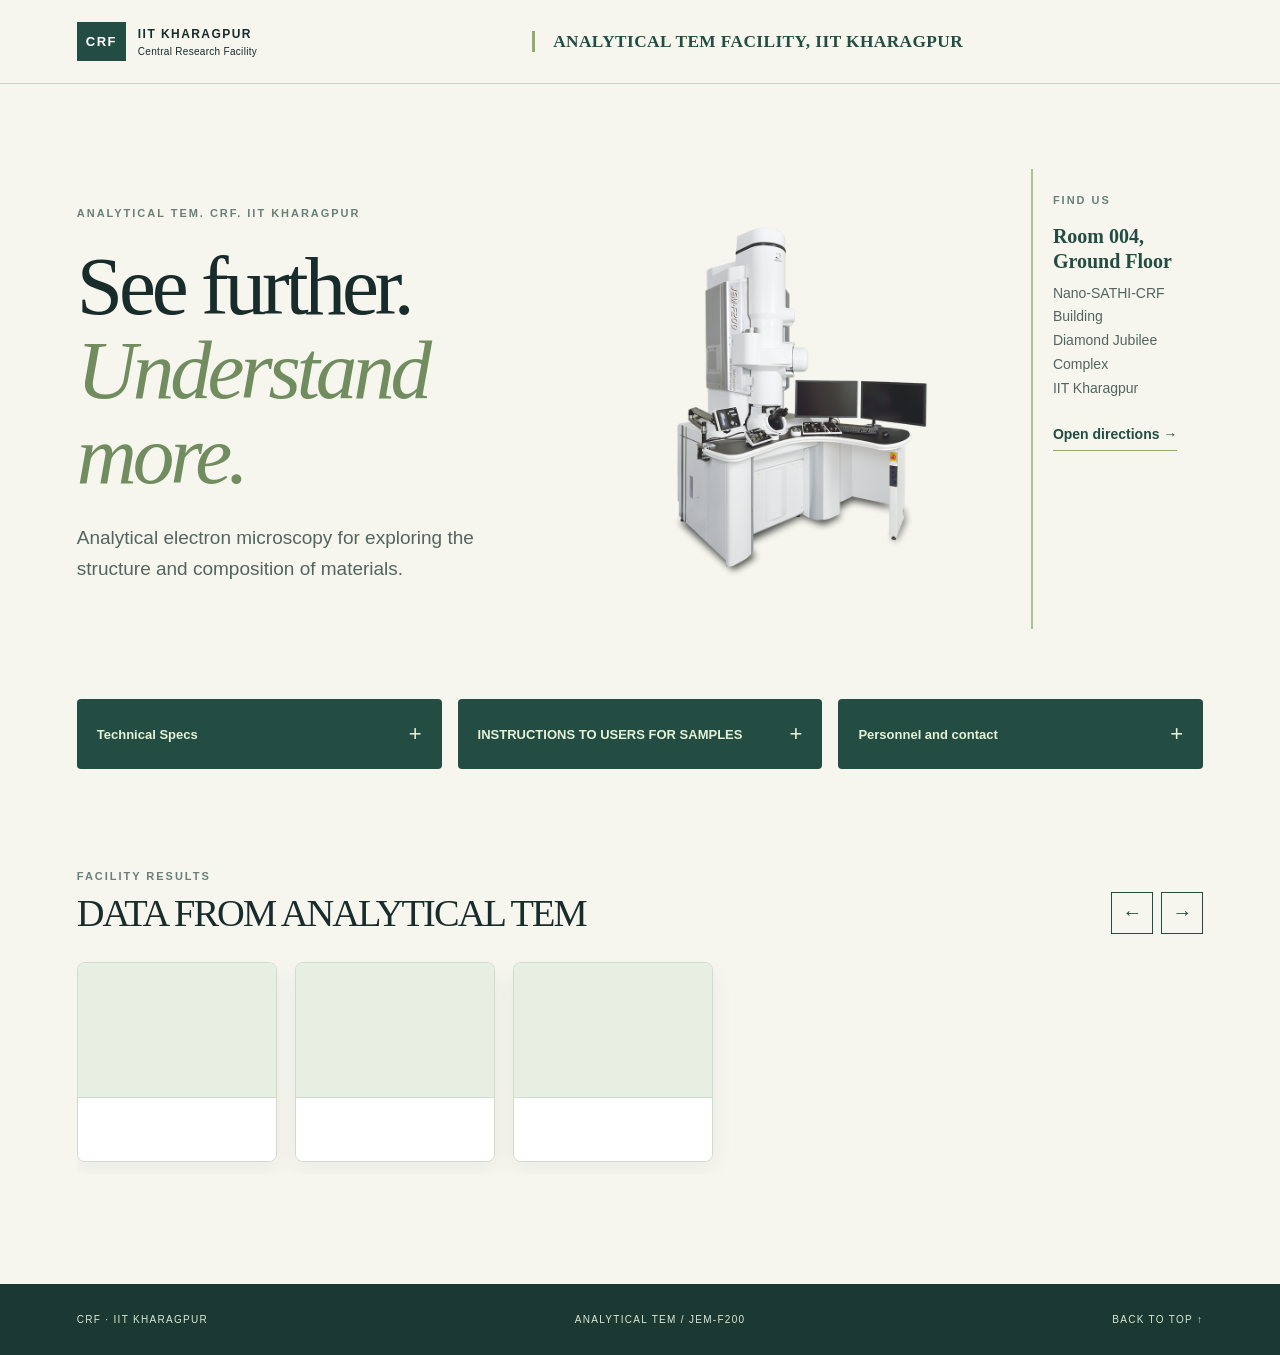
==== index.html @ fed1fd3b "commit- analytical TEM" ====
﻿<!doctype html>
<html lang="en">
  <head>
    <meta charset="utf-8">
    <meta name="viewport" content="width=device-width,initial-scale=1">
    <meta name="description" content="Analytical TEM facility at the Central Research Facility, IIT Kharagpur.">
    <title>Analytical TEM | CRF IIT Kharagpur</title>
    <link rel="stylesheet" href="style.css">
  </head>
  <body>
    <header class="top">
      <a class="brand" href="#top"><span class="mark">CRF</span><span>IIT KHARAGPUR<small>Central Research Facility</small></span></a>
      <div class="header-title">ANALYTICAL TEM FACILITY, IIT KHARAGPUR</div>
    </header>
    <main id="top">
      <section class="hero">
        <div>
          <p class="eyebrow">ANALYTICAL TEM. CRF. IIT KHARAGPUR</p>
          <h1>See further.<br><em>Understand more.</em></h1>
          <p class="lead">Analytical electron microscopy for exploring the structure and composition of materials.</p>
        </div>
        <div class="hero-facility">
          <figure class="hero-image">
            <img src="images/JEM-F200_en.png" alt="JEOL JEM-F200 electron microscope product image">
          </figure>
          <div class="hero-location">
            <p class="eyebrow">FIND US</p>
            <p><strong>Room 004, Ground Floor</strong><br>Nano-SATHI-CRF Building<br>Diamond Jubilee Complex<br>IIT Kharagpur</p>
            <a href="https://maps.app.goo.gl/LZnkwREacfSLnMJ28">Open directions &rarr;</a>
            <iframe class="location-map" title="Map of the Central Research Facility at IIT Kharagpur" src="https://maps.google.com/maps?q=Nano%20SATHI%20CRF%20Building%20IIT%20Kharagpur&amp;z=14&amp;output=embed" loading="lazy" referrerpolicy="no-referrer-when-downgrade"></iframe>
          </div>
        </div>
      </section>
      <section class="quick-tabs" aria-label="Facility information">
        <details>
          <summary>Technical Specs <span aria-hidden="true">+</span></summary>
          <div class="tab-content">
            <ul>
              <li><strong>Instrument:</strong> JEOL JEM-F200 transmission electron microscope</li>
              <li><strong>Electron source:</strong> Schottky field-emission gun</li>
              <li><strong>Accelerating voltage:</strong> 20&ndash;200 kV model range; 80 and 200 kV are standard settings, with other voltages optional</li>
              <li><strong>TEM lattice resolution at 200 kV:</strong> 0.1 nm</li>
              <li><strong>TEM information limit at 200 kV:</strong> &le; 0.12 nm with Schottky FEG</li>
              <li><strong>HAADF-STEM resolution at 200 kV:</strong> 0.16 nm with Schottky FEG</li>
              <li><strong>EDS:</strong> Single-window JEOL EDS</li>
            </ul>
            <p>These are company-specified specs. <strong>REAL DATA LARGELY DEPENDS ON SAMPLE QUALITY</strong></p>
          </div>
        </details>
        <details>
          <summary>INSTRUCTIONS TO USERS FOR SAMPLES <span aria-hidden="true">+</span></summary>
          <div class="tab-content">
            <ul class="sample-instructions">
              <li><strong>Dry samples overnight</strong> before bringing them for microscopy.</li>
              <li><strong>Notify the facility in advance if a powder sample contains magnetic particles in the micron or sub-micron range.</strong> Magnetic particles can be drawn toward the objective pole piece, <strong class="critical-warning">potentially causing permanent damage to the instrument for which the user will be responsible</strong>. For magnetic samples, we recommend SEM and XRD analysis first to establish particle size, followed by TEM only with appropriate caution.</li>
              <li>Samples that outgas or produce excessive carbon contamination <strong>will be removed from the column to protect the instrument vacuum</strong>. This requirement is non-negotiable.</li>
              <li><strong>Do not expect atomic resolution comparable to the GRAND ARM at SATHI or the NeoARM at CRF.</strong> This instrument is intended primarily for analytical work.</li>
              <li>Sample insertion requires time to pump the load-lock chamber down to a vacuum equivalent to the column. <strong>Please allow the operator sufficient time and do not request that the exchange be rushed.</strong></li>
              <li>Due to high demand, <strong>slots cannot be rescheduled</strong>.</li>
            </ul>
          </div>
        </details>
        <details>
          <summary>Personnel and contact <span aria-hidden="true">+</span></summary>
          <div class="tab-content">
            <p><span class="operator-label">OPERATOR</span><br><strong class="operator-name">Anirban Kule</strong><br><a href="mailto:kuleanirban@gmail.com">kuleanirban@gmail.com</a><br>Room 004, Ground Floor<br>Nano-SATHI-CRF Building, Diamond Jubilee Complex<br>IIT Kharagpur</p>
            <p><span class="operator-label">FACILITATOR</span><br><strong class="operator-name">Ahin Roy</strong><br><a href="mailto:ahin.iitkgp@gmail.com">ahin.iitkgp@gmail.com</a><br>225, Materials Science Centre<br>IIT Kharagpur<br>Ph: <a href="tel:+913222283988">+91-3222-283988</a></p>
          </div>
        </details>
      </section>
      <section class="data-section" aria-labelledby="data-heading">
        <div class="data-heading-row">
          <div>
            <p class="eyebrow">FACILITY RESULTS</p>
            <h2 id="data-heading">DATA FROM ANALYTICAL TEM</h2>
          </div>
          <div class="carousel-controls" aria-label="Carousel controls">
            <button type="button" data-carousel-prev aria-label="Previous card">&#8592;</button>
            <button type="button" data-carousel-next aria-label="Next card">&#8594;</button>
          </div>
        </div>
        <div class="data-carousel" id="data-carousel" tabindex="0" aria-label="Analytical TEM data cards">
          <article class="data-card" aria-label="Empty data card"><div class="data-card-image"></div><div class="data-card-details"></div></article>
          <article class="data-card" aria-label="Empty data card"><div class="data-card-image"></div><div class="data-card-details"></div></article>
          <article class="data-card" aria-label="Empty data card"><div class="data-card-image"></div><div class="data-card-details"></div></article>
        </div>
      </section>
    </main>
    <footer>
      <span>CRF · IIT KHARAGPUR</span><span>ANALYTICAL TEM / JEM-F200</span><a href="#top">BACK TO TOP ↑</a>
    </footer>
    <script src="carousel.js" defer></script>
  </body>
</html>
---- style.css ----
:root {
  --ink: #172c2b;
  --green: #234d42;
  --lime: #cce28c;
  --cream: #f6f6ef;
  --muted: #60716b;
}

* {
  box-sizing: border-box;
}

html {
  scroll-behavior: smooth;
}

body {
  margin: 0;
  background: var(--cream);
  color: var(--ink);
  font-family: Arial,sans-serif;
}

a {
  color: inherit;
}

.top {
  display: flex;
  align-items: center;
  gap: 35px;
  padding: 22px 6%;
  border-bottom: 1px solid #cad3c7;
}

.brand {
  display: flex;
  align-items: center;
  gap: 12px;
  text-decoration: none;
  font-size: 12px;
  font-weight: 700;
  letter-spacing: .12em;
}

.brand small {
  display: block;
  font-size: 10px;
  font-weight: 400;
  letter-spacing: .03em;
  margin-top: 5px;
}

.mark {
  background: var(--green);
  color: white;
  padding: 12px 9px;
  font-size: 13px;
}

.top nav {
  display: flex;
  gap: 30px;
  margin: auto;
  font-size: 13px;
}

.top nav a,.contact {
  text-decoration: none;
}

.contact {
  font-size: 13px;
  font-weight: bold;
}

.hero {
  padding: 85px 6% 70px;
  display: grid;
  grid-template-columns: .85fr 1.15fr;
  gap: 7%;
  align-items: center;
}

.eyebrow {
  font-size: 11px;
  font-weight: bold;
  letter-spacing: .18em;
  color: #688078;
}

.hero h1,h2 {
  font-family: Georgia,serif;
  letter-spacing: -.05em;
  font-weight: normal;
  line-height: 1.02;
  margin: 25px 0;
}

.hero h1 {
  font-size: clamp(55px,6.5vw,100px);
}

em {
  font-weight: normal;
  color: #718d5f;
}

.lead {
  font-size: 19px;
  line-height: 1.6;
  max-width: 480px;
  color: #52655e;
}

.actions {
  display: flex;
  gap: 28px;
  align-items: center;
  margin-top: 36px;
}

.button {
  display: inline-block;
  background: var(--green);
  color: #fff;
  text-decoration: none;
  padding: 17px 22px;
  font-size: 13px;
  font-weight: bold;
}

.button span {
  margin-left: 22px;
}

.text-link {
  font-size: 13px;
  font-weight: bold;
  text-decoration: none;
  border-bottom: 1px solid;
  padding-bottom: 6px;
}

.visual {
  height: 460px;
  background: #dce8d3;
  position: relative;
  overflow: hidden;
  display: grid;
  place-items: center;
}

.visual:before {
  content: '';
  position: absolute;
  inset: 0;
  background: repeating-linear-gradient(0deg,transparent 0 39px,#a8bfa522 40px),repeating-linear-gradient(90deg,transparent 0 39px,#a8bfa522 40px);
}

.orbit {
  position: absolute;
  border: 1px solid #6f977c;
  border-radius: 50%;
  width: 330px;
  height: 330px;
}

.two {
  width: 400px;
  height: 400px;
  border-color: #aac5a5;
}

.core {
  border-radius: 50%;
  background: #28584a;
  color: white;
  width: 255px;
  height: 255px;
  display: flex;
  flex-direction: column;
  align-items: center;
  justify-content: center;
  box-shadow: 0 20px 60px #638a6b55;
  z-index: 1;
}

.core span,.core small {
  font-size: 10px;
  letter-spacing: .2em;
}

.core strong {
  font-family: Georgia,serif;
  font-size: 54px;
  line-height: .9;
  margin: 17px 0;
}

.visual-label {
  position: absolute;
  bottom: 20px;
  left: 22px;
  font-size: 9px;
  letter-spacing: .15em;
}

.visual-label span {
  padding: 0 8px;
}

.ticker {
  background: var(--green);
  color: #e5f1d6;
  padding: 20px 6%;
  display: flex;
  justify-content: space-between;
  gap: 12px;
  font-size: 10px;
  letter-spacing: .16em;
}

.section,.calendar-section {
  padding: 100px 6%;
}

.section-head {
  display: grid;
  grid-template-columns: 1fr 1fr;
  gap: 10%;
  align-items: end;
}

.section-head h2,.visit h2 {
  font-size: clamp(42px,5vw,68px);
}

.section-head>p,.visit>div>p:not(.eyebrow) {
  color: #60716b;
  line-height: 1.8;
  max-width: 490px;
}

.cards {
  display: grid;
  grid-template-columns: repeat(3,1fr);
  margin-top: 55px;
  border-top: 1px solid #cbd6c9;
  border-bottom: 1px solid #cbd6c9;
}

.cards article {
  padding: 30px 30px 30px 0;
}

.cards article+article {
  border-left: 1px solid #cbd6c9;
  padding-left: 30px;
}

.cards span {
  font-size: 11px;
  color: #81938a;
}

.cards h3,.location h3 {
  font-family: Georgia,serif;
  font-size: 27px;
  font-weight: normal;
}

.cards p,.source,.note {
  font-size: 13px;
  line-height: 1.7;
  color: #66776e;
}

.source {
  margin-top: 22px;
}

.calendar-section {
  background: #e7eee2;
}

.calendar-shell {
  margin-top: 45px;
  min-height: 400px;
  background: white;
  border: 1px solid #cfdbcd;
}

.calendar-shell iframe {
  width: 100%;
  height: 650px;
  border: 0;
  display: block;
}

.calendar-placeholder {
  text-align: center;
  padding: 75px 20px;
}

.calendar-icon {
  font-size: 38px;
  color: #718d5f;
}

.calendar-placeholder h3 {
  font-family: Georgia,serif;
  font-weight: normal;
  font-size: 29px;
}

.calendar-placeholder p {
  color: #60716b;
  margin-bottom: 30px;
}

.visit {
  display: grid;
  grid-template-columns: 1fr 1fr;
  gap: 15%;
}

.location {
  background: #f0f2e9;
  padding: 40px;
}

.location p {
  line-height: 1.7;
}

.location a {
  font-size: 14px;
}

.location hr {
  border: 0;
  border-top: 1px solid #ccd5c8;
  margin: 32px 0;
}

footer {
  background: #1b3932;
  color: #dbe8d5;
  display: flex;
  justify-content: space-between;
  gap: 20px;
  padding: 30px 6%;
  font-size: 10px;
  letter-spacing: .13em;
}

footer a {
  text-decoration: none;
}

@media(max-width:700px) {
  .top {
    flex-wrap: wrap;
    gap: 18px;
  }
  .top nav {
    order: 3;
    width: 100%;
    justify-content: space-between;
  }
  .contact {
    margin-left: auto;
  }
  .hero,.section-head,.visit {
    grid-template-columns: 1fr;
  }
  .hero {
    padding-top: 50px;
  }
  .visual {
    height: 330px;
    margin-top: 20px;
  }
  .orbit {
    width: 260px;
    height: 260px;
  }
  .two {
    width: 310px;
    height: 310px;
  }
  .core {
    width: 205px;
    height: 205px;
  }
  .core strong {
    font-size: 44px;
  }
  .ticker {
    font-size: 8px;
    flex-wrap: wrap;
  }
  .section,.calendar-section {
    padding: 65px 6%;
  }
  .cards {
    grid-template-columns: 1fr;
  }
  .cards article+article {
    border-left: 0;
    border-top: 1px solid #cbd6c9;
    padding-left: 0;
  }
  .visit {
    gap: 35px;
  }
  .calendar-shell iframe {
    height: 550px;
  }
  footer {
    flex-wrap: wrap;
  }
}

/* Instrument and microscopy images */
.hero-image, .micrograph-image {
  margin: 0;
}

.hero-image img, .micrograph-image img {
  display: block;
  width: 100%;
  object-fit: cover;
}

.hero-image {
  width: 100%;
  max-width: 540px;
  justify-self: center;
}

.hero-image img {
  height: auto;
  aspect-ratio: 1;
  object-fit: contain;
}

.hero-image figcaption, .micrograph-image figcaption {
  padding-top: 8px;
  color: #60716b;
  font-size: 11px;
}

.micrograph-image {
  margin-top: 50px;
}

.micrograph-image img {
  height: 300px;
  object-fit: contain;
  background: #e7eee2;
}

@media (max-width: 700px) {
  .hero-image {
    max-width: 380px;
  }

  .micrograph-image img {
    height: 220px;
  }
}

/* Expandable facility information */
.quick-tabs {
  display: grid;
  grid-template-columns: repeat(3, minmax(0, 1fr));
  align-items: start;
  gap: 16px;
  padding: 0 6%;
}

.quick-tabs details {
  background: var(--green);
  color: #e5f1d6;
  border-radius: 4px;
}

.quick-tabs summary {
  display: flex;
  justify-content: space-between;
  align-items: center;
  gap: 12px;
  padding: 22px 20px;
  cursor: pointer;
  font-size: 13px;
  font-weight: bold;
  list-style: none;
}

.quick-tabs summary::-webkit-details-marker {
  display: none;
}

.quick-tabs summary span {
  font-size: 22px;
  font-weight: normal;
  transition: transform .2s ease;
}

.quick-tabs details[open] summary span {
  transform: rotate(45deg);
}

.quick-tabs summary:focus-visible {
  outline: 2px solid var(--lime);
  outline-offset: -4px;
}

.tab-content {
  padding: 20px;
  background: #e7eee2;
  color: var(--ink);
  border-radius: 0 0 4px 4px;
  font-size: 13px;
  line-height: 1.6;
}

.tab-content p {
  margin: 0 0 12px;
}

.tab-content p:last-child {
  margin-bottom: 0;
}

@media (max-width: 700px) {
  .quick-tabs {
    grid-template-columns: 1fr;
  }

  .quick-tabs {
    gap: 10px;
  }
}

.header-title {
  margin: auto;
  padding-left: 18px;
  border-left: 3px solid #91ad6e;
  color: var(--green);
  font-family: Georgia, serif;
  font-size: clamp(15px, 1.35vw, 19px);
  font-weight: bold;
  letter-spacing: .025em;
  line-height: 1.25;
}

@media (max-width: 700px) {
  .header-title {
    order: 3;
    width: 100%;
    margin: 0;
  }
}

.hero-facility {
  display: grid;
  grid-template-columns: minmax(0, 1.4fr) minmax(165px, .6fr);
  align-items: center;
  gap: 20px;
}

.hero-location {
  font-size: 13px;
  line-height: 1.7;
}

.hero-location a {
  font-weight: bold;
}

@media (max-width: 700px) {
  .hero-facility {
    grid-template-columns: minmax(0, 1fr) minmax(130px, .7fr);
    gap: 12px;
  }
}

@media (max-width: 400px) {
  .hero-facility {
    grid-template-columns: 1fr;
  }
}

/* Facility location beside the instrument */
.hero-facility {
  gap: 28px;
}

.hero-location {
  padding: 22px 0 22px 20px;
  border-left: 2px solid #a8c48a;
  color: #52655e;
  font-size: 14px;
}

.hero-location .eyebrow {
  margin: 0 0 14px;
}

.hero-location strong {
  display: inline-block;
  margin-bottom: 8px;
  color: var(--green);
  font-family: Georgia, serif;
  font-size: 20px;
  line-height: 1.25;
}

.hero-location a {
  display: inline-block;
  margin-top: 8px;
  padding-bottom: 4px;
  border-bottom: 1px solid #91ad6e;
  color: var(--green);
  text-decoration: none;
}

.hero-location a:hover {
  border-color: var(--green);
}

@media (max-width: 700px) {
  .hero-facility {
    gap: 14px;
  }

  .hero-location {
    padding-left: 14px;
  }
}

.location-map {
  display: block;
  width: 100%;
  height: 140px;
  margin-top: 16px;
  border: 0;
  border-radius: 4px;
}

.tab-content ol, .sample-instructions {
  margin: 0;
  padding-left: 1.4em;
}

.tab-content li + li {
  margin-top: 12px;
}

.sample-instructions .critical-warning {
  color: #a52a25;
}

.operator-label {
  display: inline-block;
  margin-bottom: 8px;
  padding: 5px 9px;
  background: var(--green);
  color: #fff;
  font-size: 10px;
  font-weight: bold;
  letter-spacing: .14em;
  line-height: 1.2;
}

.operator-name {
  display: inline-block;
  margin-bottom: 3px;
  color: var(--green);
  font-family: Georgia, serif;
  font-size: 19px;
  line-height: 1.3;
}

/* Keep the footer at the bottom on short pages. */
body {
  min-height: 100vh;
  display: flex;
  flex-direction: column;
}

main {
  flex: 1;
  padding-bottom: 80px;
}

.data-section {
  padding: 90px 6% 30px;
}

.data-heading-row {
  display: flex;
  align-items: end;
  justify-content: space-between;
  gap: 24px;
  margin-bottom: 28px;
}

.data-heading-row h2 {
  margin: 12px 0 0;
  font-size: clamp(28px, 3vw, 42px);
}

.carousel-controls {
  display: flex;
  gap: 8px;
}

.carousel-controls button {
  width: 42px;
  height: 42px;
  border: 1px solid var(--green);
  background: transparent;
  color: var(--green);
  font-size: 20px;
  cursor: pointer;
}

.carousel-controls button:hover, .carousel-controls button:focus-visible {
  background: var(--green);
  color: white;
}

.data-carousel {
  display: flex;
  gap: 18px;
  overflow-x: auto;
  scroll-snap-type: x mandatory;
  scroll-behavior: smooth;
  padding-bottom: 12px;
}

.data-card {
  flex: 0 0 44%;
  min-height: 180px;
  padding: 26px;
  background: #e7eee2;
  scroll-snap-align: start;
}

.data-card span {
  color: #688078;
  font-size: 11px;
  letter-spacing: .12em;
}

.data-card h3 {
  margin: 32px 0 12px;
  color: var(--green);
  font-family: Georgia, serif;
  font-size: 24px;
  font-weight: normal;
}

.data-card p {
  color: #60716b;
  font-size: 13px;
}

@media (prefers-reduced-motion: reduce) {
  .data-carousel { scroll-behavior: auto; }
}

@media (max-width: 700px) {
  .data-card { flex-basis: 82%; }
}

.data-card {
  min-height: 260px;
  border: 1px solid #cfdbcd;
  border-radius: 8px;
  background: #edf2e9;
  box-shadow: 0 8px 24px #172c2b0d;
}

.data-card {
  aspect-ratio: 1;
  min-height: 0;
  padding: 0;
  overflow: hidden;
  display: flex;
  flex-direction: column;
  background: #fff;
}

.data-card-image {
  flex: 1;
  background: #e7eee2;
}

.data-card-details {
  height: 25%;
  min-height: 64px;
  border-top: 1px solid #cfdbcd;
  background: #fff;
}

.data-card {
  flex: 0 0 200px;
}

@media (max-width: 700px) {
  .data-card { flex-basis: 160px; }
}
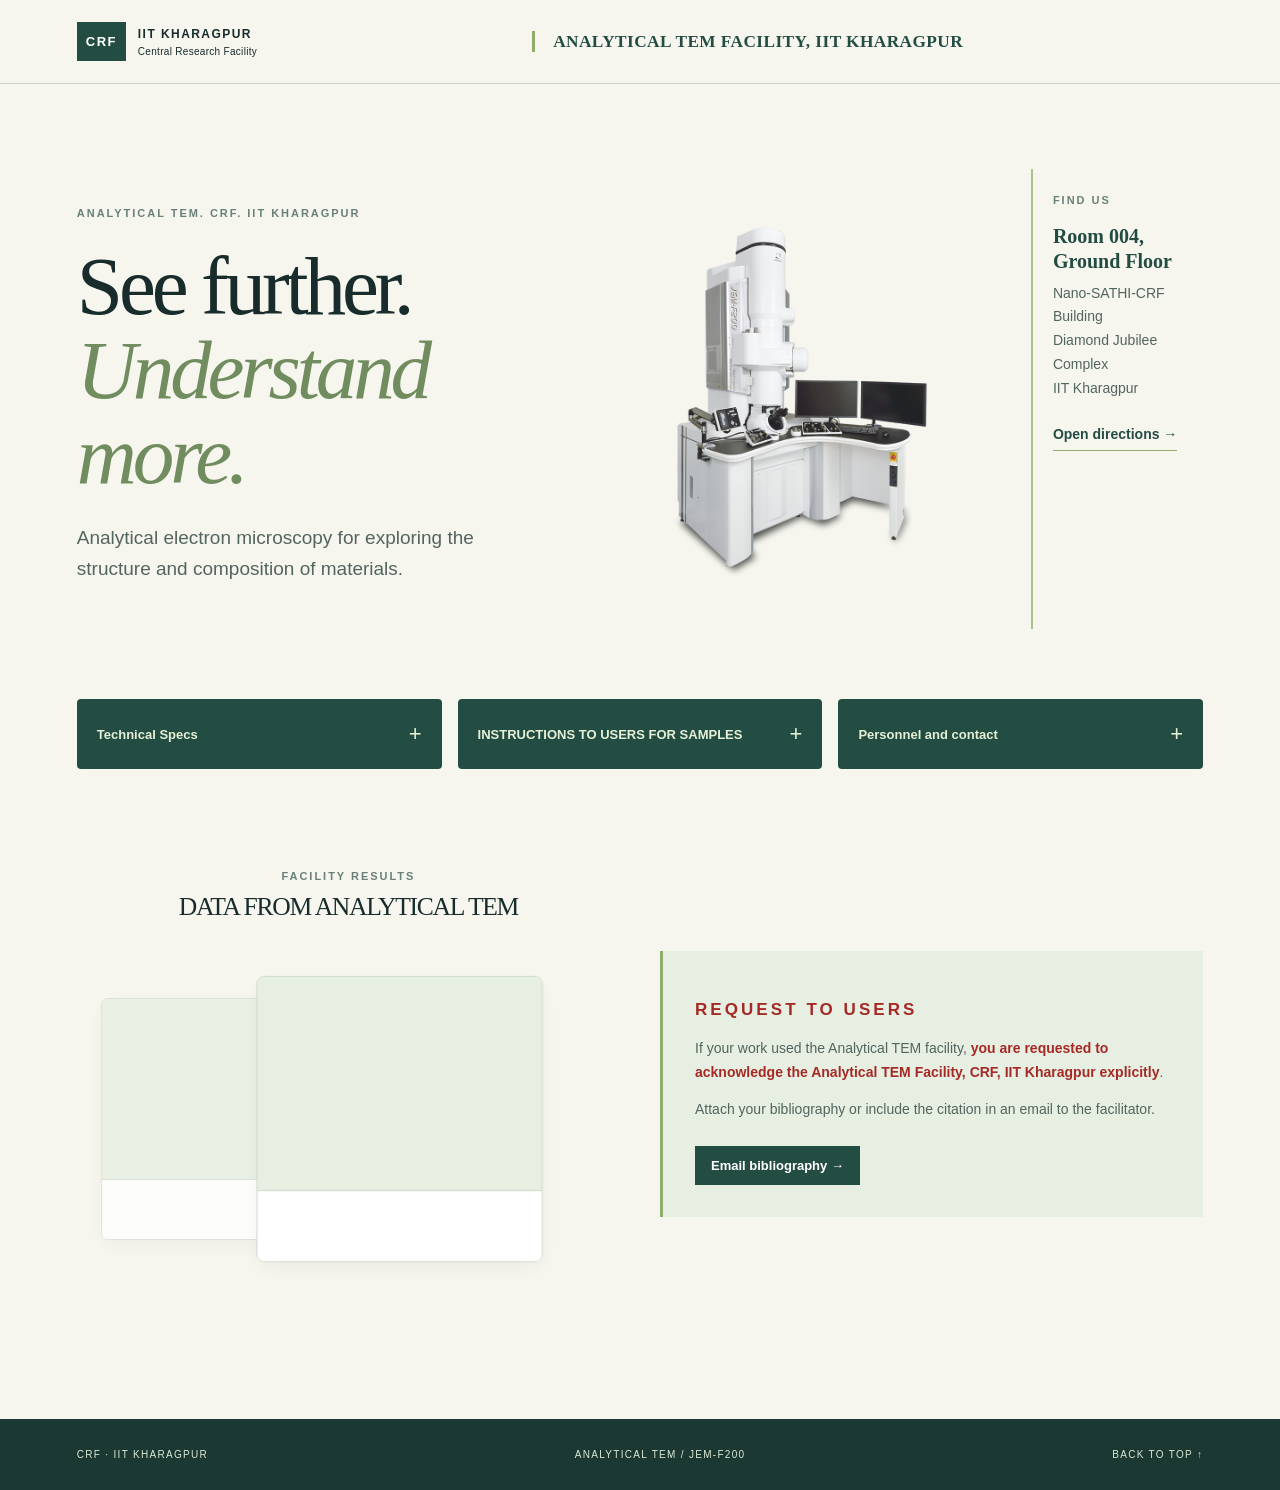
==== commit f63a90eb: "commit_styled" ====
--- a/index.html
+++ b/index.html
@@ -69,21 +69,27 @@
         </details>
       </section>
       <section class="data-section" aria-labelledby="data-heading">
+        <div class="data-column">
         <div class="data-heading-row">
           <div>
             <p class="eyebrow">FACILITY RESULTS</p>
             <h2 id="data-heading">DATA FROM ANALYTICAL TEM</h2>
           </div>
-          <div class="carousel-controls" aria-label="Carousel controls">
-            <button type="button" data-carousel-prev aria-label="Previous card">&#8592;</button>
-            <button type="button" data-carousel-next aria-label="Next card">&#8594;</button>
+        </div>
+        <div class="data-carousel" aria-label="Analytical TEM data cards">
+          <div class="carousel-stage">
+            <article class="data-card" aria-label="Empty data card 1"><div class="data-card-image"></div><div class="data-card-details"></div></article>
+            <article class="data-card" aria-label="Empty data card 2"><div class="data-card-image"></div><div class="data-card-details"></div></article>
+            <article class="data-card" aria-label="Empty data card 3"><div class="data-card-image"></div><div class="data-card-details"></div></article>
           </div>
         </div>
-        <div class="data-carousel" id="data-carousel" tabindex="0" aria-label="Analytical TEM data cards">
-          <article class="data-card" aria-label="Empty data card"><div class="data-card-image"></div><div class="data-card-details"></div></article>
-          <article class="data-card" aria-label="Empty data card"><div class="data-card-image"></div><div class="data-card-details"></div></article>
-          <article class="data-card" aria-label="Empty data card"><div class="data-card-image"></div><div class="data-card-details"></div></article>
         </div>
+        <aside class="bibliography-box">
+          <p class="eyebrow">REQUEST TO USERS</p>
+          <p>If your work used the Analytical TEM facility, <span class="acknowledgement-request">you are requested to acknowledge the Analytical TEM Facility, CRF, IIT Kharagpur explicitly</span>.</p>
+          <p>Attach your bibliography or include the citation in an email to the facilitator.</p>
+          <a class="bibliography-link" href="mailto:ahin.iitkgp@gmail.com?subject=Analytical%20TEM%20publication%20details">Email bibliography &rarr;</a>
+        </aside>
       </section>
     </main>
     <footer>
--- a/style.css
+++ b/style.css
@@ -711,7 +711,7 @@
 
 .data-heading-row h2 {
   margin: 12px 0 0;
-  font-size: clamp(28px, 3vw, 42px);
+  font-size: clamp(20px, 2vw, 26px);
 }
 
 .carousel-controls {
@@ -815,3 +815,185 @@
 @media (max-width: 700px) {
   .data-card { flex-basis: 160px; }
 }
+
+/* Keep the carousel narrower than its cards so they can roll. */
+.data-carousel {
+  max-width: 418px;
+}
+
+/* Rolling filmstrip */
+.data-carousel {
+  max-width: none;
+  overflow: hidden;
+  padding: 22px 0;
+  background: var(--green);
+  border-top: 8px dotted #cce28c;
+  border-bottom: 8px dotted #cce28c;
+}
+
+.film-track, .film-copy {
+  display: flex;
+  gap: 18px;
+  width: max-content;
+}
+
+.film-track {
+  animation: film-roll 18s linear infinite;
+}
+
+.film-track .data-card {
+  flex: 0 0 200px;
+  width: 200px;
+}
+
+.data-carousel:hover .film-track {
+  animation-play-state: paused;
+}
+
+@keyframes film-roll {
+  to { transform: translateX(calc(-50% - 9px)); }
+}
+
+@media (prefers-reduced-motion: reduce) {
+  .film-track { animation: none; }
+  .data-carousel { overflow-x: auto; }
+}
+
+/* Three-dimensional data carousel */
+.data-carousel {
+  width: min(100%, 600px);
+  max-width: none;
+  overflow: visible;
+  padding: 0;
+  border: 0;
+  background: transparent;
+}
+
+.carousel-stage {
+  position: relative;
+  height: 270px;
+  perspective: 900px;
+}
+
+.carousel-stage .data-card {
+  position: absolute;
+  top: 25px;
+  left: 50%;
+  width: 200px;
+  height: 200px;
+  transition: transform .8s ease, filter .8s ease, opacity .8s ease;
+  transform: translateX(-50%);
+}
+
+.carousel-stage .data-card[data-position="front"] {
+  transform: translateX(-50%) translateZ(70px);
+  z-index: 3;
+  filter: none;
+  opacity: 1;
+}
+
+.carousel-stage .data-card[data-position="left"] {
+  transform: translateX(-125%) translateZ(-90px) rotateY(24deg) scale(.8);
+  z-index: 1;
+  filter: blur(2px);
+  opacity: .65;
+}
+
+.carousel-stage .data-card[data-position="right"] {
+  transform: translateX(25%) translateZ(-90px) rotateY(-24deg) scale(.8);
+  z-index: 1;
+  filter: blur(2px);
+  opacity: .65;
+}
+
+@media (prefers-reduced-motion: reduce) {
+  .carousel-stage .data-card { transition: none; }
+}
+
+.data-heading-row {
+  justify-content: center;
+  text-align: center;
+}
+
+.data-carousel {
+  margin: 20px auto 0;
+}
+
+.data-section {
+  display: grid;
+  grid-template-columns: minmax(0, 1fr) minmax(0, 1fr);
+  gap: 40px;
+}
+
+.data-column {
+  min-width: 0;
+}
+
+@media (max-width: 700px) {
+  .data-section { grid-template-columns: 1fr; }
+}
+
+.bibliography-box {
+  align-self: center;
+  padding: 32px;
+  background: #e7eee2;
+  border-left: 3px solid #91ad6e;
+}
+
+.bibliography-box h2 {
+  margin: 12px 0 18px;
+  color: var(--green);
+  font-size: clamp(28px, 3vw, 38px);
+}
+
+.bibliography-box p:not(.eyebrow) {
+  color: #52655e;
+  font-size: 14px;
+  line-height: 1.7;
+}
+
+.bibliography-link {
+  display: inline-block;
+  margin-top: 10px;
+  padding: 12px 16px;
+  background: var(--green);
+  color: #fff;
+  font-size: 13px;
+  font-weight: bold;
+  text-decoration: none;
+}
+
+.carousel-stage .data-card {
+  transition: none;
+  transform-origin: center center;
+  will-change: transform, opacity, filter;
+}
+
+.carousel-stage {
+  flex: 0 0 100%;
+  width: 100%;
+}
+
+.carousel-stage {
+  height: 360px;
+}
+
+.carousel-stage .data-card {
+  width: 290px;
+  height: 290px;
+}
+
+@media (max-width: 400px) {
+  .carousel-stage { height: 280px; }
+  .carousel-stage .data-card { width: 210px; height: 210px; }
+}
+
+.bibliography-box .eyebrow {
+  color: #a52a25;
+  font-size: 17px;
+}
+
+.acknowledgement-request {
+  color: #a52a25;
+  font-weight: bold;
+}
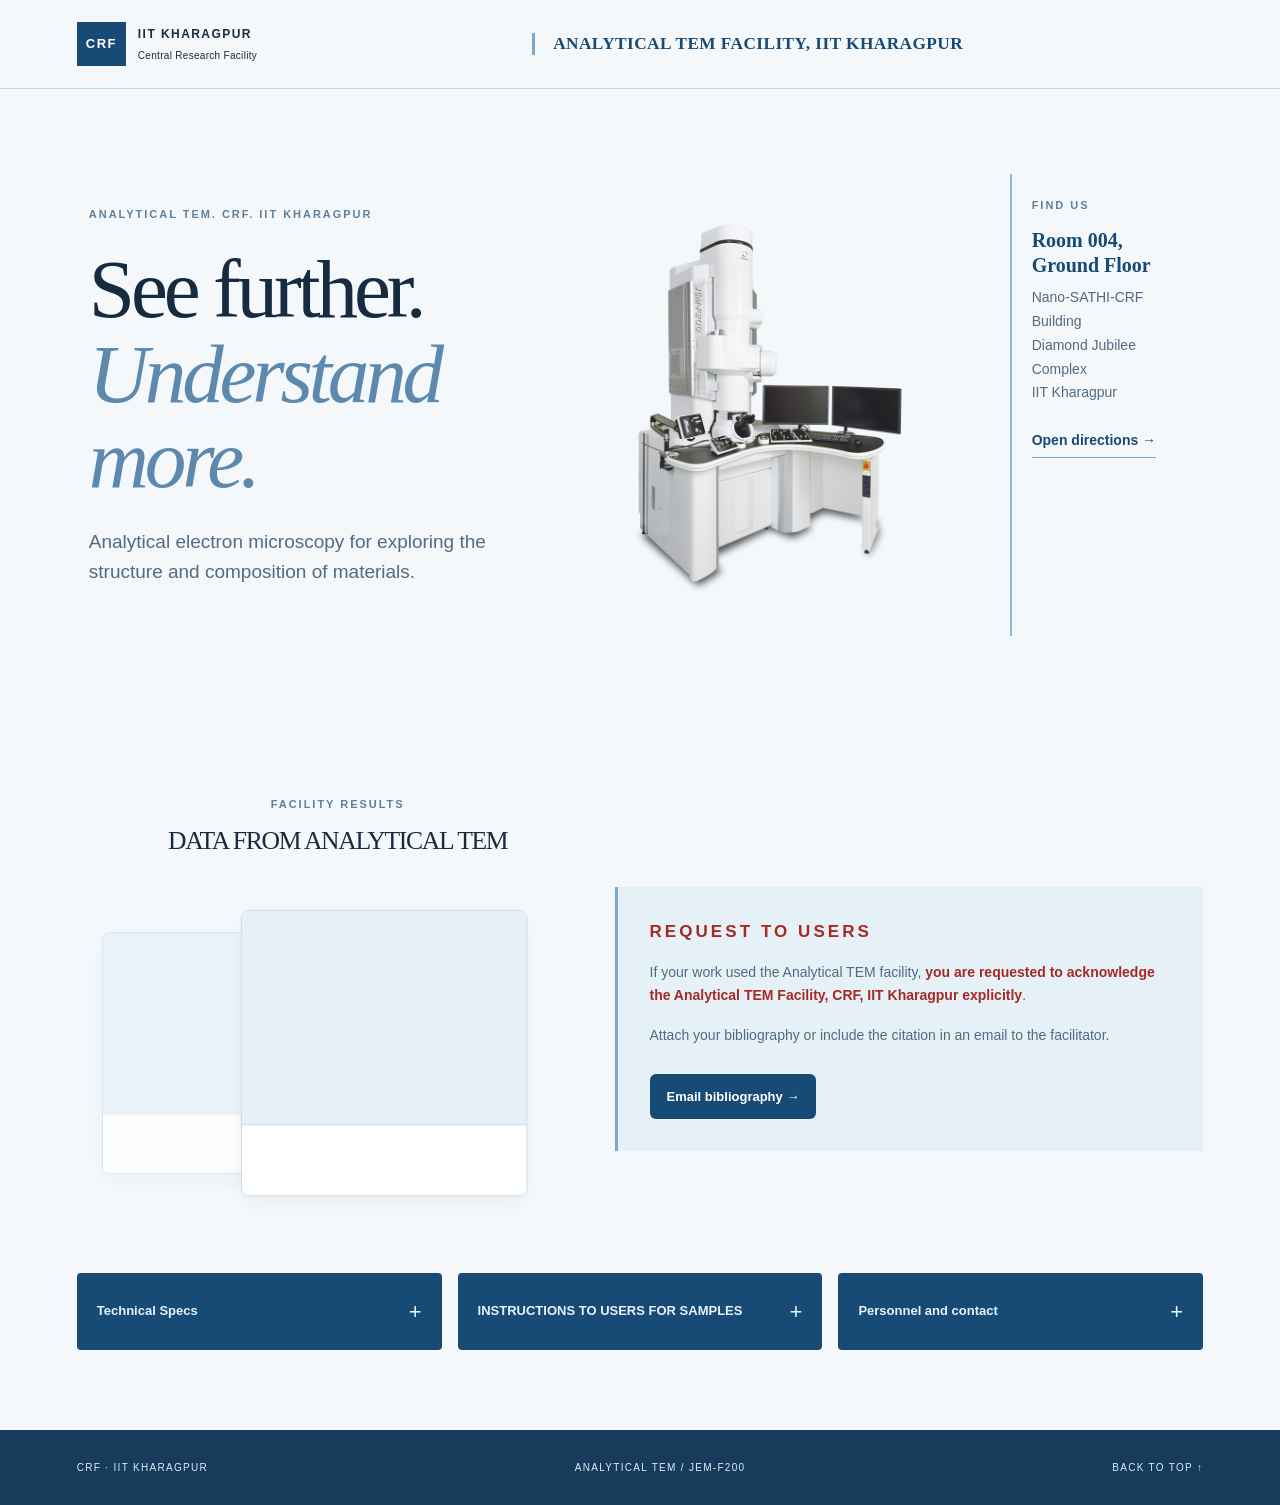
==== commit 5aa2fb38: "update" ====
--- a/index.html
+++ b/index.html
@@ -5,21 +5,22 @@
     <meta name="viewport" content="width=device-width,initial-scale=1">
     <meta name="description" content="Analytical TEM facility at the Central Research Facility, IIT Kharagpur.">
     <title>Analytical TEM | CRF IIT Kharagpur</title>
+    <link href="https://cdn.jsdelivr.net/npm/bootstrap@5.3.3/dist/css/bootstrap.min.css" rel="stylesheet" integrity="sha384-QWTKZyjpPEjISv5WaRU9OFeRpok6YctnYmDr5pNlyT2bRjXh0JMhjY6hW+ALEwIH" crossorigin="anonymous">
     <link rel="stylesheet" href="style.css">
   </head>
   <body>
-    <header class="top">
+    <header class="top d-flex align-items-center flex-wrap">
       <a class="brand" href="#top"><span class="mark">CRF</span><span>IIT KHARAGPUR<small>Central Research Facility</small></span></a>
       <div class="header-title">ANALYTICAL TEM FACILITY, IIT KHARAGPUR</div>
     </header>
     <main id="top">
-      <section class="hero">
-        <div>
+      <section class="hero row align-items-center">
+        <div class="col-lg-5">
           <p class="eyebrow">ANALYTICAL TEM. CRF. IIT KHARAGPUR</p>
           <h1>See further.<br><em>Understand more.</em></h1>
           <p class="lead">Analytical electron microscopy for exploring the structure and composition of materials.</p>
         </div>
-        <div class="hero-facility">
+        <div class="hero-facility col-lg-7">
           <figure class="hero-image">
             <img src="images/JEM-F200_en.png" alt="JEOL JEM-F200 electron microscope product image">
           </figure>
@@ -31,8 +32,31 @@
           </div>
         </div>
       </section>
-      <section class="quick-tabs" aria-label="Facility information">
-        <details>
+      <section class="data-section row align-items-center" aria-labelledby="data-heading">
+        <div class="data-column col-md">
+        <div class="data-heading-row">
+          <div>
+            <p class="eyebrow">FACILITY RESULTS</p>
+            <h2 id="data-heading">DATA FROM ANALYTICAL TEM</h2>
+          </div>
+        </div>
+        <div class="data-carousel" aria-label="Analytical TEM data cards">
+          <div class="carousel-stage">
+            <article class="data-card" aria-label="Empty data card 1"><div class="data-card-image"></div><div class="data-card-details"></div></article>
+            <article class="data-card" aria-label="Empty data card 2"><div class="data-card-image"></div><div class="data-card-details"></div></article>
+            <article class="data-card" aria-label="Empty data card 3"><div class="data-card-image"></div><div class="data-card-details"></div></article>
+          </div>
+        </div>
+        </div>
+        <aside class="bibliography-box col-md">
+          <p class="eyebrow">REQUEST TO USERS</p>
+          <p>If your work used the Analytical TEM facility, <span class="acknowledgement-request">you are requested to acknowledge the Analytical TEM Facility, CRF, IIT Kharagpur explicitly</span>.</p>
+          <p>Attach your bibliography or include the citation in an email to the facilitator.</p>
+          <a class="bibliography-link btn" href="mailto:ahin.iitkgp@gmail.com?subject=Analytical%20TEM%20publication%20details">Email bibliography &rarr;</a>
+        </aside>
+      </section>
+      <section class="quick-tabs row g-3" aria-label="Facility information">
+        <details class="col-md">
           <summary>Technical Specs <span aria-hidden="true">+</span></summary>
           <div class="tab-content">
             <ul>
@@ -47,7 +71,7 @@
             <p>These are company-specified specs. <strong>REAL DATA LARGELY DEPENDS ON SAMPLE QUALITY</strong></p>
           </div>
         </details>
-        <details>
+        <details class="col-md">
           <summary>INSTRUCTIONS TO USERS FOR SAMPLES <span aria-hidden="true">+</span></summary>
           <div class="tab-content">
             <ul class="sample-instructions">
@@ -60,42 +84,24 @@
             </ul>
           </div>
         </details>
-        <details>
+        <details class="col-md">
           <summary>Personnel and contact <span aria-hidden="true">+</span></summary>
           <div class="tab-content">
-            <p><span class="operator-label">OPERATOR</span><br><strong class="operator-name">Anirban Kule</strong><br><a href="mailto:kuleanirban@gmail.com">kuleanirban@gmail.com</a><br>Room 004, Ground Floor<br>Nano-SATHI-CRF Building, Diamond Jubilee Complex<br>IIT Kharagpur</p>
-            <p><span class="operator-label">FACILITATOR</span><br><strong class="operator-name">Ahin Roy</strong><br><a href="mailto:ahin.iitkgp@gmail.com">ahin.iitkgp@gmail.com</a><br>225, Materials Science Centre<br>IIT Kharagpur<br>Ph: <a href="tel:+913222283988">+91-3222-283988</a></p>
+            <div class="personnel-entry d-flex align-items-start gap-3"><img class="personnel-photo" src="images/Kule.jpg" alt="Anirban Kule"><p><span class="operator-label">OPERATOR</span><br><strong class="operator-name">Anirban Kule</strong><br><a href="mailto:kuleanirban@gmail.com">kuleanirban@gmail.com</a><br>Room 004, Ground Floor<br>Nano-SATHI-CRF Building, Diamond Jubilee Complex<br>IIT Kharagpur</p></div>
+            <div class="personnel-entry d-flex align-items-start gap-3"><img class="personnel-photo" src="images/ahin.png" alt="Ahin Roy"><p><span class="operator-label">FACILITATOR</span><br><strong class="operator-name">Ahin Roy</strong><br><a href="mailto:ahin.iitkgp@gmail.com">ahin.iitkgp@gmail.com</a><br>225, Materials Science Centre<br>IIT Kharagpur<br>Ph: <a href="tel:+913222283988">+91-3222-283988</a></p></div>
           </div>
         </details>
       </section>
-      <section class="data-section" aria-labelledby="data-heading">
-        <div class="data-column">
-        <div class="data-heading-row">
-          <div>
-            <p class="eyebrow">FACILITY RESULTS</p>
-            <h2 id="data-heading">DATA FROM ANALYTICAL TEM</h2>
-          </div>
-        </div>
-        <div class="data-carousel" aria-label="Analytical TEM data cards">
-          <div class="carousel-stage">
-            <article class="data-card" aria-label="Empty data card 1"><div class="data-card-image"></div><div class="data-card-details"></div></article>
-            <article class="data-card" aria-label="Empty data card 2"><div class="data-card-image"></div><div class="data-card-details"></div></article>
-            <article class="data-card" aria-label="Empty data card 3"><div class="data-card-image"></div><div class="data-card-details"></div></article>
-          </div>
-        </div>
-        </div>
-        <aside class="bibliography-box">
-          <p class="eyebrow">REQUEST TO USERS</p>
-          <p>If your work used the Analytical TEM facility, <span class="acknowledgement-request">you are requested to acknowledge the Analytical TEM Facility, CRF, IIT Kharagpur explicitly</span>.</p>
-          <p>Attach your bibliography or include the citation in an email to the facilitator.</p>
-          <a class="bibliography-link" href="mailto:ahin.iitkgp@gmail.com?subject=Analytical%20TEM%20publication%20details">Email bibliography &rarr;</a>
-        </aside>
+      <section class="publications-section" id="publications" hidden>
+        <h2>Publications</h2>
+        <iframe id="publications-frame" title="Submit and view publications" loading="lazy"></iframe>
       </section>
     </main>
-    <footer>
+    <footer class="d-flex justify-content-between flex-wrap">
       <span>CRF · IIT KHARAGPUR</span><span>ANALYTICAL TEM / JEM-F200</span><a href="#top">BACK TO TOP ↑</a>
     </footer>
     <script src="carousel.js" defer></script>
+    <script src="publications.js" defer></script>
   </body>
 </html>
 
--- a/style.css
+++ b/style.css
@@ -1,9 +1,9 @@
 :root {
-  --ink: #172c2b;
-  --green: #234d42;
-  --lime: #cce28c;
-  --cream: #f6f6ef;
-  --muted: #60716b;
+  --ink: #172b40;
+  --green: #174b76;
+  --lime: #bad8ef;
+  --cream: #f4f8fb;
+  --muted: #607487;
 }
 
 * {
@@ -30,7 +30,7 @@
   align-items: center;
   gap: 35px;
   padding: 22px 6%;
-  border-bottom: 1px solid #cad3c7;
+  border-bottom: 1px solid #c9d7e2;
 }
 
 .brand {
@@ -86,7 +86,7 @@
   font-size: 11px;
   font-weight: bold;
   letter-spacing: .18em;
-  color: #688078;
+  color: #607f98;
 }
 
 .hero h1,h2 {
@@ -103,14 +103,14 @@
 
 em {
   font-weight: normal;
-  color: #718d5f;
+  color: #5c89ad;
 }
 
 .lead {
   font-size: 19px;
   line-height: 1.6;
   max-width: 480px;
-  color: #52655e;
+  color: #526b80;
 }
 
 .actions {
@@ -144,7 +144,7 @@
 
 .visual {
   height: 460px;
-  background: #dce8d3;
+  background: #d9eaf5;
   position: relative;
   overflow: hidden;
   display: grid;
@@ -155,12 +155,12 @@
   content: '';
   position: absolute;
   inset: 0;
-  background: repeating-linear-gradient(0deg,transparent 0 39px,#a8bfa522 40px),repeating-linear-gradient(90deg,transparent 0 39px,#a8bfa522 40px);
+  background: repeating-linear-gradient(0deg,transparent 0 39px,#a8c6da22 40px),repeating-linear-gradient(90deg,transparent 0 39px,#a8c6da22 40px);
 }
 
 .orbit {
   position: absolute;
-  border: 1px solid #6f977c;
+  border: 1px solid #6a9cbd;
   border-radius: 50%;
   width: 330px;
   height: 330px;
@@ -169,12 +169,12 @@
 .two {
   width: 400px;
   height: 400px;
-  border-color: #aac5a5;
+  border-color: #a8cadd;
 }
 
 .core {
   border-radius: 50%;
-  background: #28584a;
+  background: #245c85;
   color: white;
   width: 255px;
   height: 255px;
@@ -182,7 +182,7 @@
   flex-direction: column;
   align-items: center;
   justify-content: center;
-  box-shadow: 0 20px 60px #638a6b55;
+  box-shadow: 0 20px 60px #6389aa55;
   z-index: 1;
 }
 
@@ -212,7 +212,7 @@
 
 .ticker {
   background: var(--green);
-  color: #e5f1d6;
+  color: #e7f2fa;
   padding: 20px 6%;
   display: flex;
   justify-content: space-between;
@@ -237,7 +237,7 @@
 }
 
 .section-head>p,.visit>div>p:not(.eyebrow) {
-  color: #60716b;
+  color: #607487;
   line-height: 1.8;
   max-width: 490px;
 }
@@ -246,8 +246,8 @@
   display: grid;
   grid-template-columns: repeat(3,1fr);
   margin-top: 55px;
-  border-top: 1px solid #cbd6c9;
-  border-bottom: 1px solid #cbd6c9;
+  border-top: 1px solid #cbdbe6;
+  border-bottom: 1px solid #cbdbe6;
 }
 
 .cards article {
@@ -255,13 +255,13 @@
 }
 
 .cards article+article {
-  border-left: 1px solid #cbd6c9;
+  border-left: 1px solid #cbdbe6;
   padding-left: 30px;
 }
 
 .cards span {
   font-size: 11px;
-  color: #81938a;
+  color: #8199aa;
 }
 
 .cards h3,.location h3 {
@@ -273,7 +273,7 @@
 .cards p,.source,.note {
   font-size: 13px;
   line-height: 1.7;
-  color: #66776e;
+  color: #667e90;
 }
 
 .source {
@@ -281,14 +281,14 @@
 }
 
 .calendar-section {
-  background: #e7eee2;
+  background: #e6f0f7;
 }
 
 .calendar-shell {
   margin-top: 45px;
   min-height: 400px;
   background: white;
-  border: 1px solid #cfdbcd;
+  border: 1px solid #c9dce9;
 }
 
 .calendar-shell iframe {
@@ -305,7 +305,7 @@
 
 .calendar-icon {
   font-size: 38px;
-  color: #718d5f;
+  color: #5c89ad;
 }
 
 .calendar-placeholder h3 {
@@ -315,7 +315,7 @@
 }
 
 .calendar-placeholder p {
-  color: #60716b;
+  color: #607487;
   margin-bottom: 30px;
 }
 
@@ -326,7 +326,7 @@
 }
 
 .location {
-  background: #f0f2e9;
+  background: #edf4f8;
   padding: 40px;
 }
 
@@ -340,13 +340,13 @@
 
 .location hr {
   border: 0;
-  border-top: 1px solid #ccd5c8;
+  border-top: 1px solid #cadbe6;
   margin: 32px 0;
 }
 
 footer {
-  background: #1b3932;
-  color: #dbe8d5;
+  background: #173b5a;
+  color: #dcecf7;
   display: flex;
   justify-content: space-between;
   gap: 20px;
@@ -409,7 +409,7 @@
   }
   .cards article+article {
     border-left: 0;
-    border-top: 1px solid #cbd6c9;
+    border-top: 1px solid #cbdbe6;
     padding-left: 0;
   }
   .visit {
@@ -448,7 +448,7 @@
 
 .hero-image figcaption, .micrograph-image figcaption {
   padding-top: 8px;
-  color: #60716b;
+  color: #607487;
   font-size: 11px;
 }
 
@@ -459,7 +459,7 @@
 .micrograph-image img {
   height: 300px;
   object-fit: contain;
-  background: #e7eee2;
+  background: #e6f0f7;
 }
 
 @media (max-width: 700px) {
@@ -483,7 +483,7 @@
 
 .quick-tabs details {
   background: var(--green);
-  color: #e5f1d6;
+  color: #e7f2fa;
   border-radius: 4px;
 }
 
@@ -520,7 +520,7 @@
 
 .tab-content {
   padding: 20px;
-  background: #e7eee2;
+  background: #e6f0f7;
   color: var(--ink);
   border-radius: 0 0 4px 4px;
   font-size: 13px;
@@ -548,7 +548,7 @@
 .header-title {
   margin: auto;
   padding-left: 18px;
-  border-left: 3px solid #91ad6e;
+  border-left: 3px solid #7aa9cc;
   color: var(--green);
   font-family: Georgia, serif;
   font-size: clamp(15px, 1.35vw, 19px);
@@ -601,8 +601,8 @@
 
 .hero-location {
   padding: 22px 0 22px 20px;
-  border-left: 2px solid #a8c48a;
-  color: #52655e;
+  border-left: 2px solid #8fb8d4;
+  color: #526b80;
   font-size: 14px;
 }
 
@@ -623,7 +623,7 @@
   display: inline-block;
   margin-top: 8px;
   padding-bottom: 4px;
-  border-bottom: 1px solid #91ad6e;
+  border-bottom: 1px solid #7aa9cc;
   color: var(--green);
   text-decoration: none;
 }
@@ -747,12 +747,12 @@
   flex: 0 0 44%;
   min-height: 180px;
   padding: 26px;
-  background: #e7eee2;
+  background: #e6f0f7;
   scroll-snap-align: start;
 }
 
 .data-card span {
-  color: #688078;
+  color: #607f98;
   font-size: 11px;
   letter-spacing: .12em;
 }
@@ -766,7 +766,7 @@
 }
 
 .data-card p {
-  color: #60716b;
+  color: #607487;
   font-size: 13px;
 }
 
@@ -780,10 +780,10 @@
 
 .data-card {
   min-height: 260px;
-  border: 1px solid #cfdbcd;
+  border: 1px solid #c9dce9;
   border-radius: 8px;
-  background: #edf2e9;
-  box-shadow: 0 8px 24px #172c2b0d;
+  background: #edf5fa;
+  box-shadow: 0 8px 24px #172b400d;
 }
 
 .data-card {
@@ -798,13 +798,13 @@
 
 .data-card-image {
   flex: 1;
-  background: #e7eee2;
+  background: #e6f0f7;
 }
 
 .data-card-details {
   height: 25%;
   min-height: 64px;
-  border-top: 1px solid #cfdbcd;
+  border-top: 1px solid #c9dce9;
   background: #fff;
 }
 
@@ -827,8 +827,8 @@
   overflow: hidden;
   padding: 22px 0;
   background: var(--green);
-  border-top: 8px dotted #cce28c;
-  border-bottom: 8px dotted #cce28c;
+  border-top: 8px dotted #bad8ef;
+  border-bottom: 8px dotted #bad8ef;
 }
 
 .film-track, .film-copy {
@@ -936,8 +936,8 @@
 .bibliography-box {
   align-self: center;
   padding: 32px;
-  background: #e7eee2;
-  border-left: 3px solid #91ad6e;
+  background: #e6f0f7;
+  border-left: 3px solid #7aa9cc;
 }
 
 .bibliography-box h2 {
@@ -947,7 +947,7 @@
 }
 
 .bibliography-box p:not(.eyebrow) {
-  color: #52655e;
+  color: #526b80;
   font-size: 14px;
   line-height: 1.7;
 }
@@ -997,3 +997,60 @@
   color: #a52a25;
   font-weight: bold;
 }
+
+.publications-section { padding: 20px 6% 40px; }
+.publications-section h2 { font-size: 28px; }
+#publications-frame { display: block; width: 100%; height: 650px; border: 0; }
+
+/* Bootstrap provides the responsive grid; these rules retain the facility's visual identity. */
+.hero, .quick-tabs, .data-section {
+  display: flex;
+  margin-left: 0;
+  margin-right: 0;
+}
+.hero {
+  gap: 0;
+}
+.quick-tabs, .data-section {
+  gap: 16px;
+}
+.quick-tabs > details, .data-section > * {
+  min-width: 0;
+}
+.quick-tabs > details {
+  padding: 0;
+}
+.data-section > * {
+  padding-left: 0;
+  padding-right: 0;
+}
+.data-section > .bibliography-box {
+  padding: 32px;
+}
+.bibliography-link:hover, .bibliography-link:focus-visible {
+  background: #103a5d;
+  color: #fff;
+}
+@media (max-width: 767.98px) {
+  .quick-tabs > details, .data-section > * {
+    flex: 0 0 100%;
+    width: 100%;
+  }
+}
+
+/* Personnel portraits */
+.personnel-entry + .personnel-entry {
+  margin-top: 22px;
+}
+.personnel-entry p {
+  min-width: 0;
+  overflow-wrap: anywhere;
+}
+.personnel-photo {
+  width: 76px;
+  height: 76px;
+  flex: 0 0 76px;
+  object-fit: cover;
+  object-position: center top;
+  border-radius: 50%;
+}
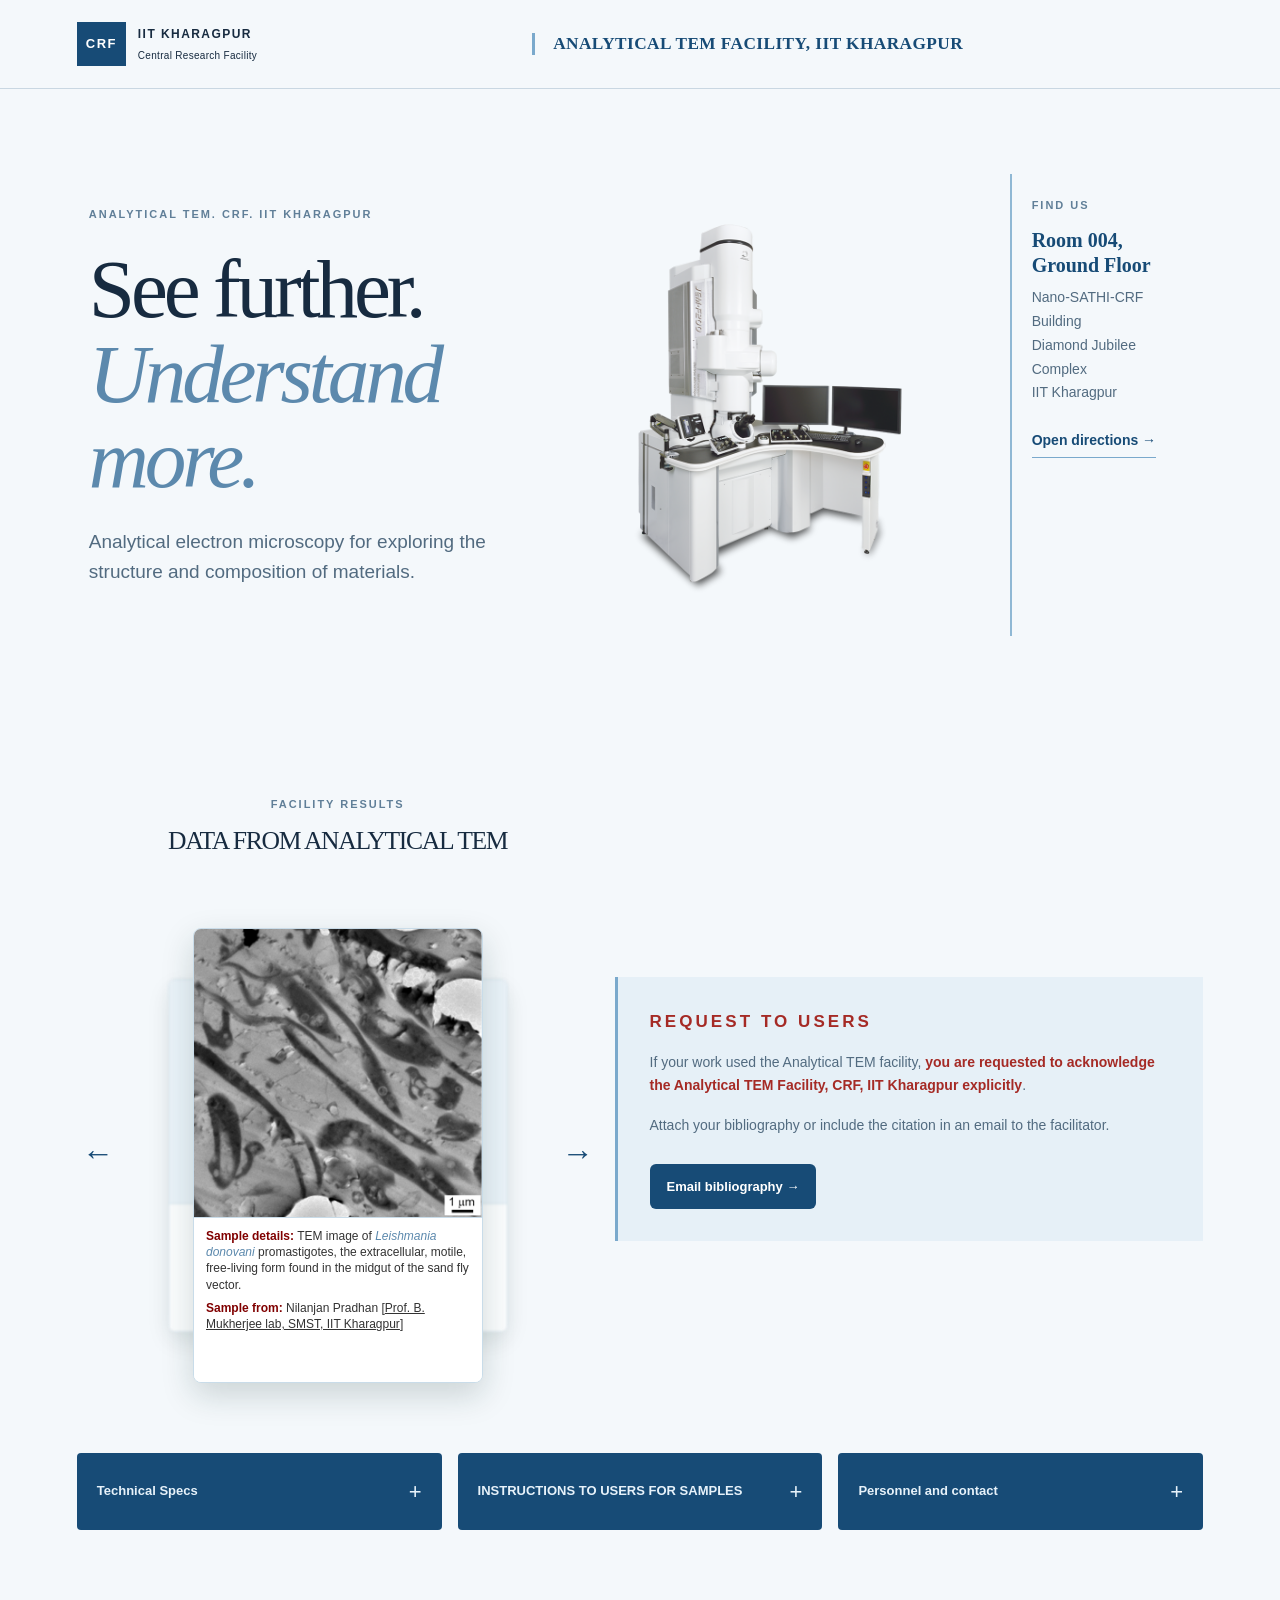
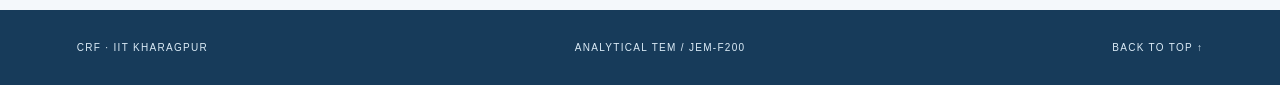
==== commit f5eaf351: "update" ====
--- a/index.html
+++ b/index.html
@@ -40,12 +40,22 @@
             <h2 id="data-heading">DATA FROM ANALYTICAL TEM</h2>
           </div>
         </div>
+        <div class="carousel-shell">
+          <button type="button" id="carousel-prev" class="carousel-arrow carousel-arrow-prev" aria-label="Previous image">&#8592;</button>
         <div class="data-carousel" aria-label="Analytical TEM data cards">
           <div class="carousel-stage">
-            <article class="data-card" aria-label="Empty data card 1"><div class="data-card-image"></div><div class="data-card-details"></div></article>
+            <article class="data-card" aria-label="TEM image of Leishmania donovani promastigotes">
+              <div class="data-card-image"><img src="images/data-1.png" alt="TEM image of Leishmania donovani promastigotes, with a 1 micrometre scale bar"></div>
+              <div class="data-card-details">
+                <p><strong>Sample details:</strong> TEM image of <em>Leishmania donovani</em> promastigotes, the extracellular, motile, free-living form found in the midgut of the sand fly vector.</p>
+                <p><strong>Sample from:</strong> Nilanjan Pradhan [<a href="https://molecularparasitol.wixsite.com/idi-lab">Prof. B. Mukherjee lab, SMST, IIT Kharagpur</a>]</p>
+              </div>
+            </article>
             <article class="data-card" aria-label="Empty data card 2"><div class="data-card-image"></div><div class="data-card-details"></div></article>
             <article class="data-card" aria-label="Empty data card 3"><div class="data-card-image"></div><div class="data-card-details"></div></article>
           </div>
+        </div>
+          <button type="button" id="carousel-next" class="carousel-arrow carousel-arrow-next" aria-label="Next image">&#8594;</button>
         </div>
         </div>
         <aside class="bibliography-box col-md">
--- a/style.css
+++ b/style.css
@@ -1054,3 +1054,36 @@
   object-position: center top;
   border-radius: 50%;
 }
+
+/* Sample image and caption within each carousel card. */
+.carousel-stage { height: 520px; }
+.carousel-stage .data-card { height: auto; min-height: 455px; }
+.data-card-image { flex: none; width: 100%; aspect-ratio: 1; }
+.data-card-image img { display: block; width: 100%; height: 100%; object-fit: cover; }
+.data-card-details { height: auto; min-height: 165px; padding: 10px 12px; color: #333; }
+.data-card .data-card-details p { margin: 0 0 7px; color: #333; font-size: 12px; line-height: 1.35; }
+.data-card-details strong { color: #800000; }
+.data-card-details a { color: inherit; text-decoration: underline; }
+@media (max-width: 400px) {
+  .carousel-stage { height: 465px; }
+  .carousel-stage .data-card { height: auto; min-height: 410px; }
+  .data-card-details { min-height: 200px; }
+  .data-card .data-card-details p { font-size: 11px; }
+}
+
+.carousel-controls { justify-content: center; margin-top: 8px; }
+
+/* Give facility data more room and place navigation beside the gallery. */
+.data-section { grid-template-columns: minmax(0, 1.45fr) minmax(260px, 1fr); }
+.carousel-shell { position: relative; display: flex; align-items: center; gap: 8px; }
+.carousel-shell .data-carousel { flex: 1; min-width: 0; margin: 20px auto 0; }
+.carousel-arrow {
+  flex: 0 0 42px; border: 0; padding: 8px 0; background: transparent;
+  color: var(--green); font-size: 32px; line-height: 1; cursor: pointer;
+  transition: color .2s, transform .2s;
+}
+.carousel-arrow:hover, .carousel-arrow:focus-visible { color: #800000; transform: scale(1.2); }
+.carousel-arrow:focus-visible { outline: 2px solid #800000; outline-offset: 3px; border-radius: 4px; }
+.carousel-stage .data-card { box-shadow: 0 12px 32px rgba(18, 48, 42, .18); }
+@media (max-width: 700px) { .data-section { grid-template-columns: 1fr; } }
+@media (prefers-reduced-motion: reduce) { .carousel-arrow { transition: none; } }
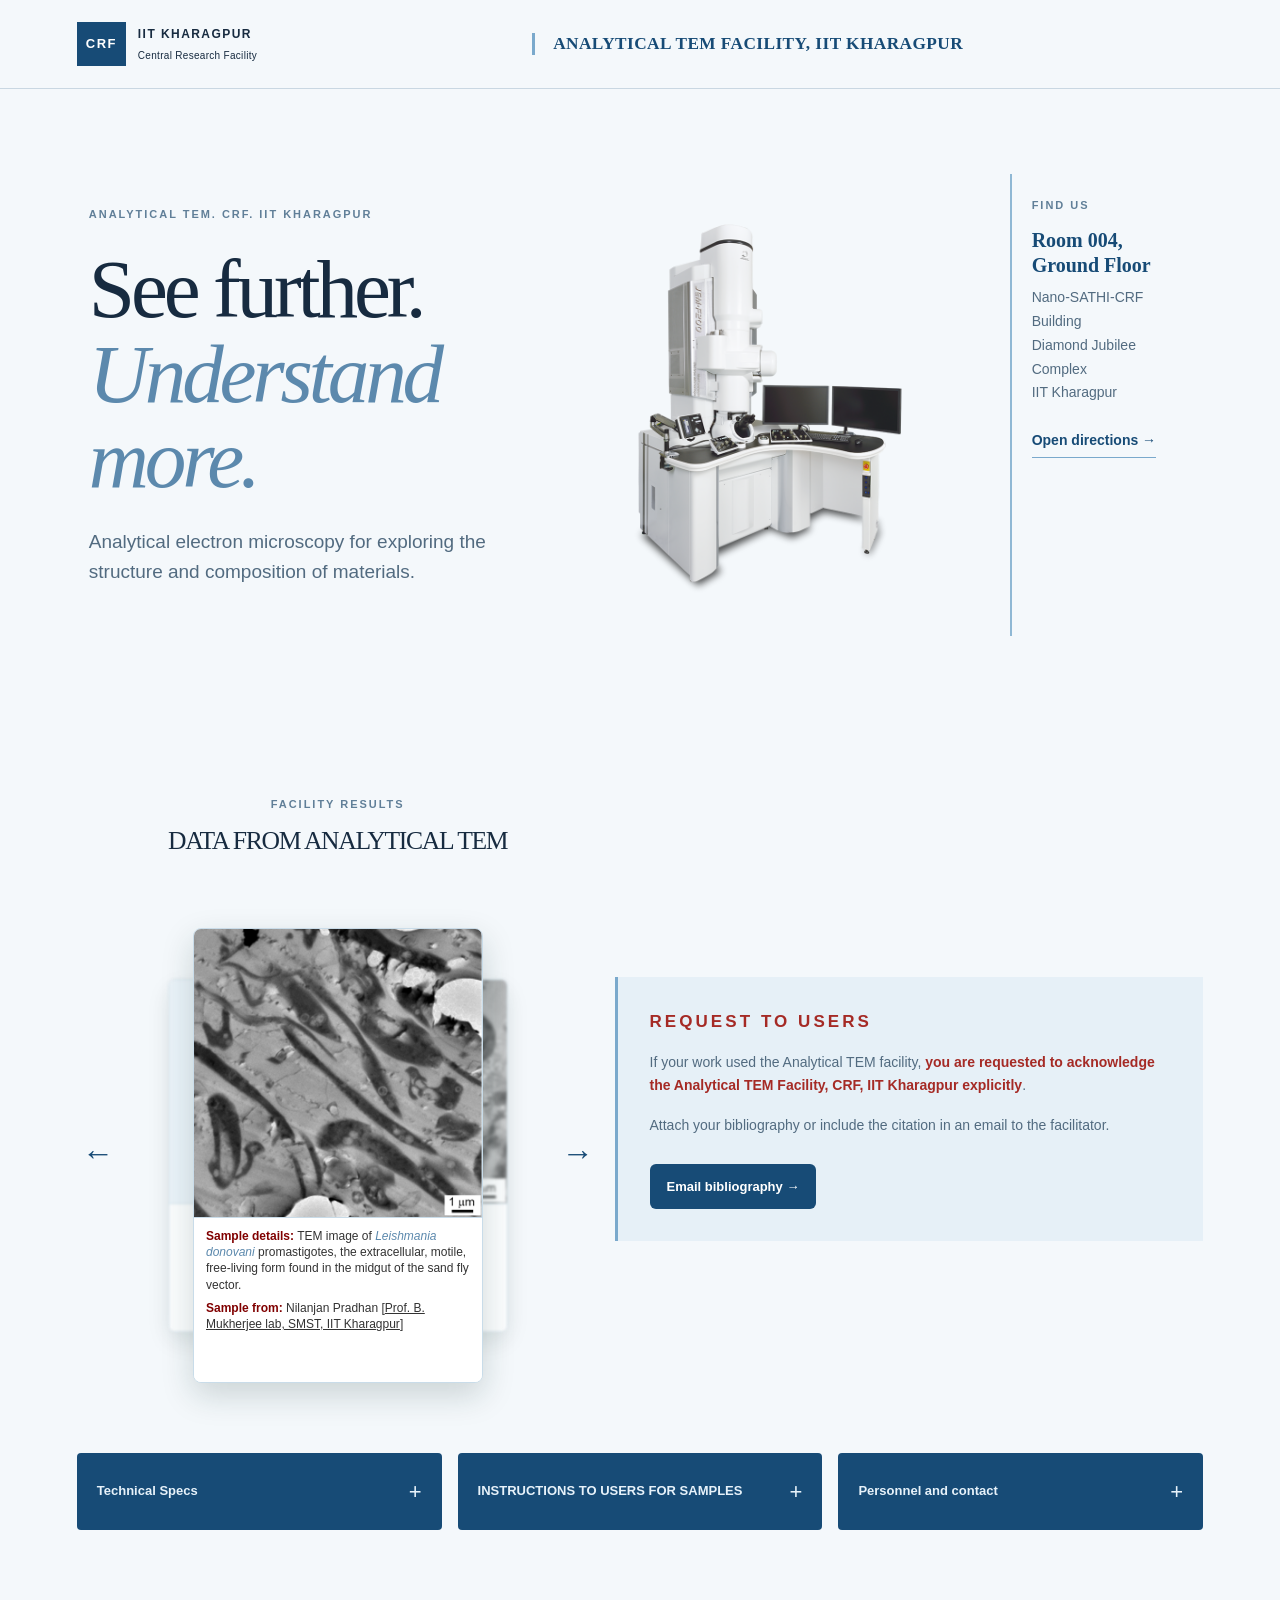
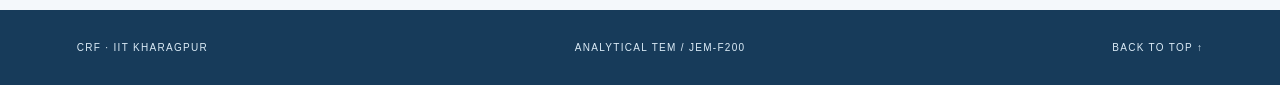
==== commit a2655d02: "update" ====
--- a/index.html
+++ b/index.html
@@ -51,7 +51,13 @@
                 <p><strong>Sample from:</strong> Nilanjan Pradhan [<a href="https://molecularparasitol.wixsite.com/idi-lab">Prof. B. Mukherjee lab, SMST, IIT Kharagpur</a>]</p>
               </div>
             </article>
-            <article class="data-card" aria-label="Empty data card 2"><div class="data-card-image"></div><div class="data-card-details"></div></article>
+            <article class="data-card" aria-label="TEM image of Leishmania donovani amastigotes">
+              <div class="data-card-image"><img src="images/data-2.png" alt="TEM image of Leishmania donovani amastigotes, with a 1 micrometre scale bar"></div>
+              <div class="data-card-details">
+                <p><strong>Sample details:</strong> (TEM) image of <em>Leishmania donovani</em> amastigotes, the intracellular, non-motile stage that resides within the Phagocytophorus vacuole of primary macrophages.</p>
+                <p><strong>Sample from:</strong> Nilanjan Pradhan [<a href="https://molecularparasitol.wixsite.com/idi-lab">Prof. B. Mukherjee lab, SMST, IIT Kharagpur</a>]</p>
+              </div>
+            </article>
             <article class="data-card" aria-label="Empty data card 3"><div class="data-card-image"></div><div class="data-card-details"></div></article>
           </div>
         </div>
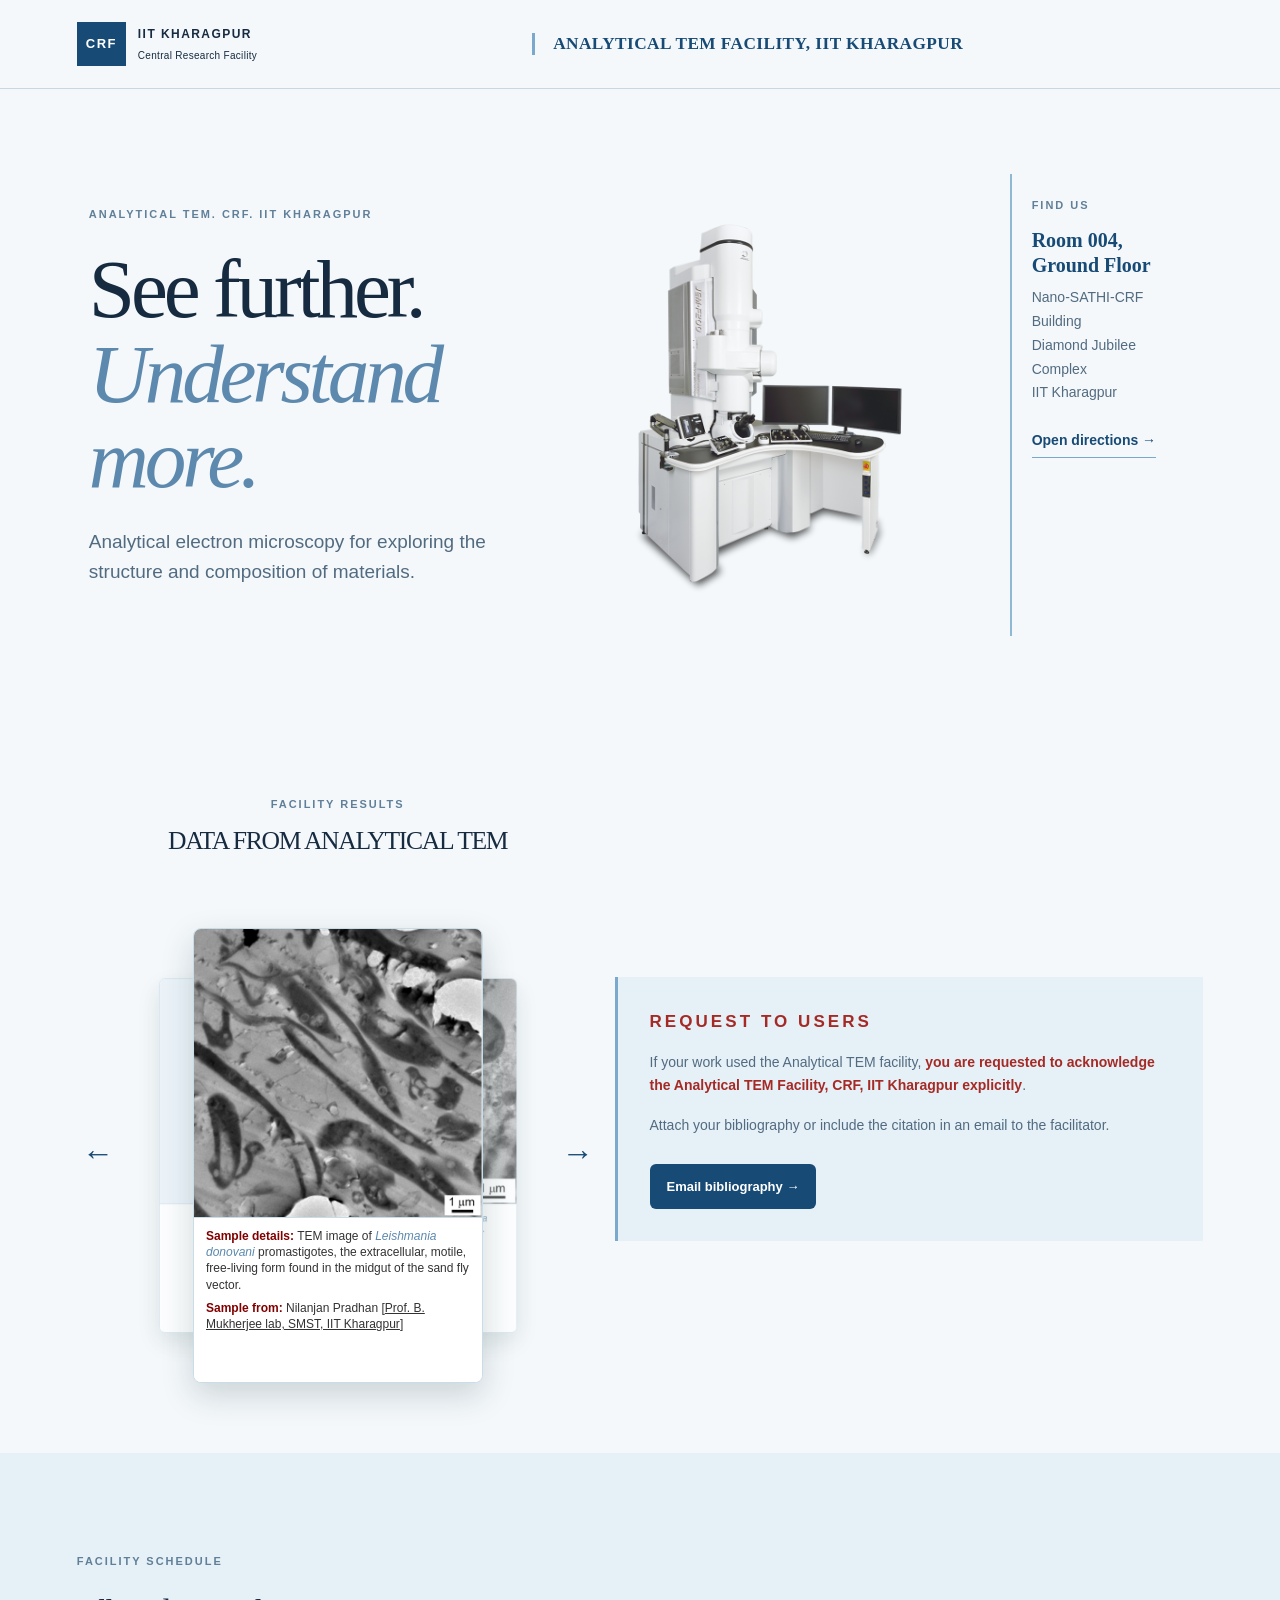
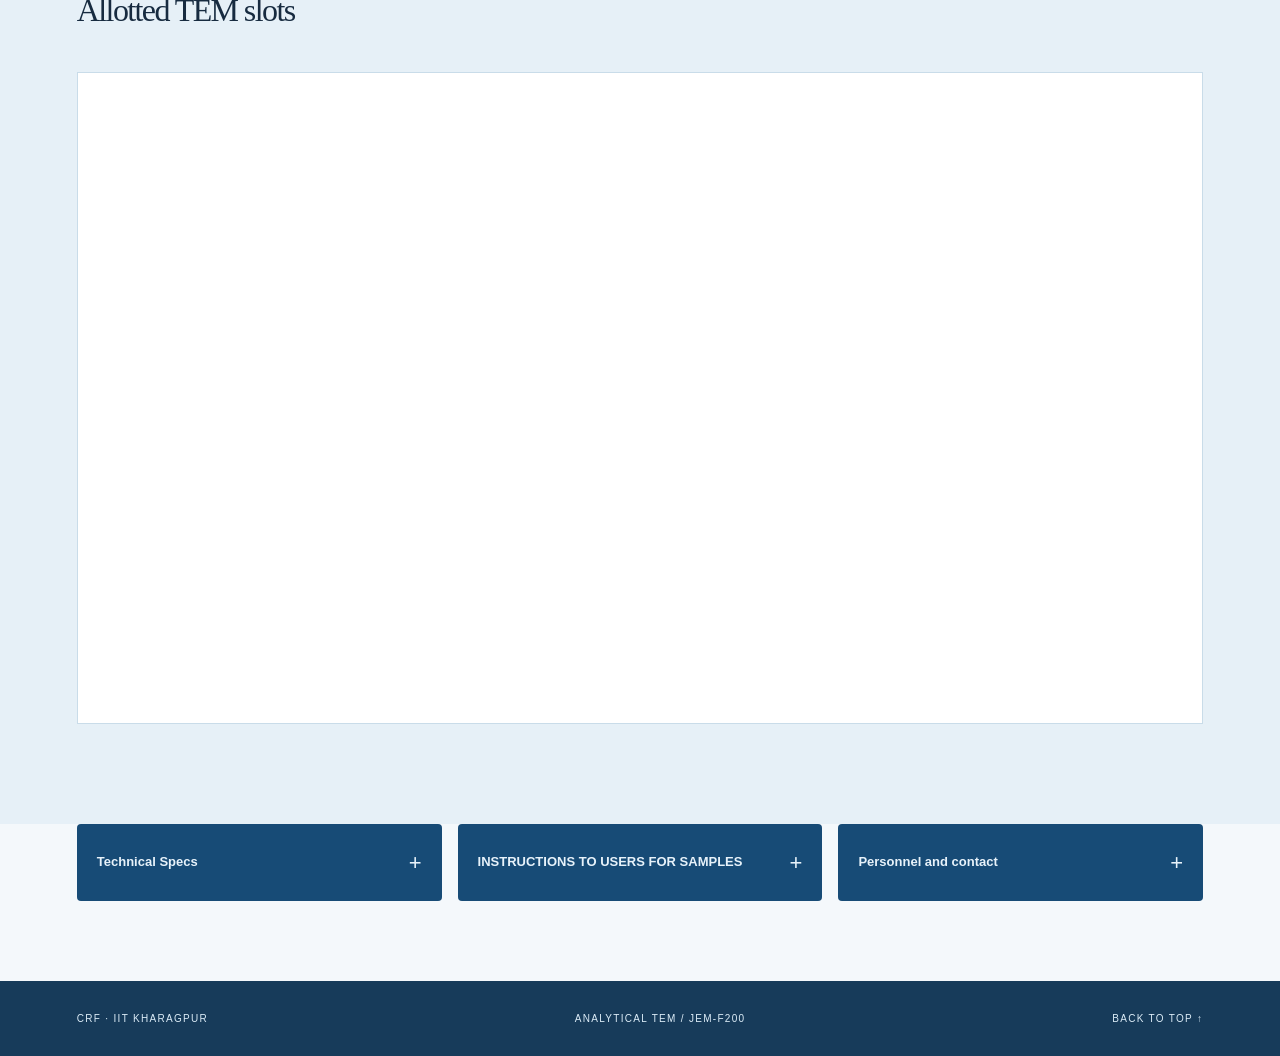
==== commit d88ef48d: "cal_update" ====
--- a/index.html
+++ b/index.html
@@ -71,6 +71,13 @@
           <a class="bibliography-link btn" href="mailto:ahin.iitkgp@gmail.com?subject=Analytical%20TEM%20publication%20details">Email bibliography &rarr;</a>
         </aside>
       </section>
+      <section class="calendar-section section" aria-labelledby="calendar-heading">
+        <p class="eyebrow">FACILITY SCHEDULE</p>
+        <h2 id="calendar-heading">Allotted TEM slots</h2>
+        <div class="calendar-shell" id="calendar-container">
+          <div class="calendar-placeholder"><p>The slot calendar will appear here once it is connected.</p></div>
+        </div>
+      </section>
       <section class="quick-tabs row g-3" aria-label="Facility information">
         <details class="col-md">
           <summary>Technical Specs <span aria-hidden="true">+</span></summary>
@@ -117,6 +124,7 @@
       <span>CRF · IIT KHARAGPUR</span><span>ANALYTICAL TEM / JEM-F200</span><a href="#top">BACK TO TOP ↑</a>
     </footer>
     <script src="carousel.js" defer></script>
+    <script src="calendar.js" defer></script>
     <script src="publications.js" defer></script>
   </body>
 </html>
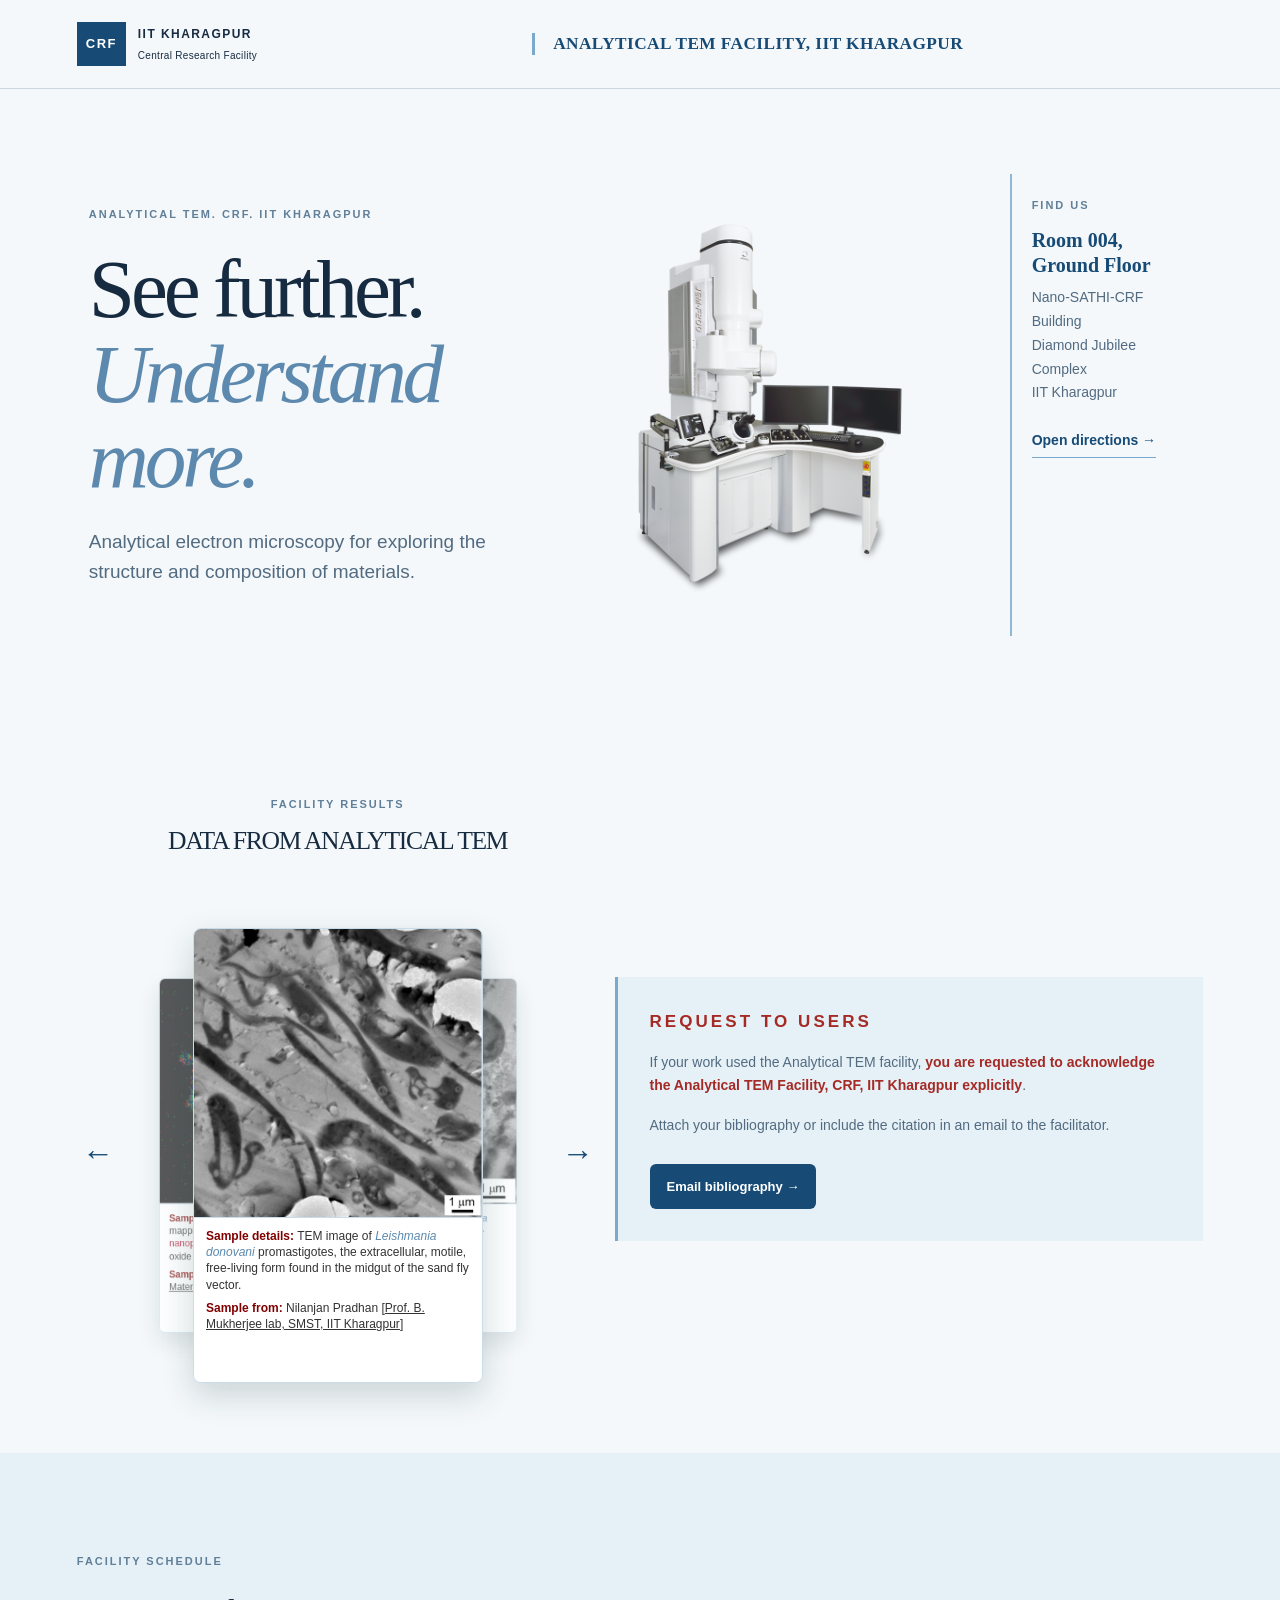
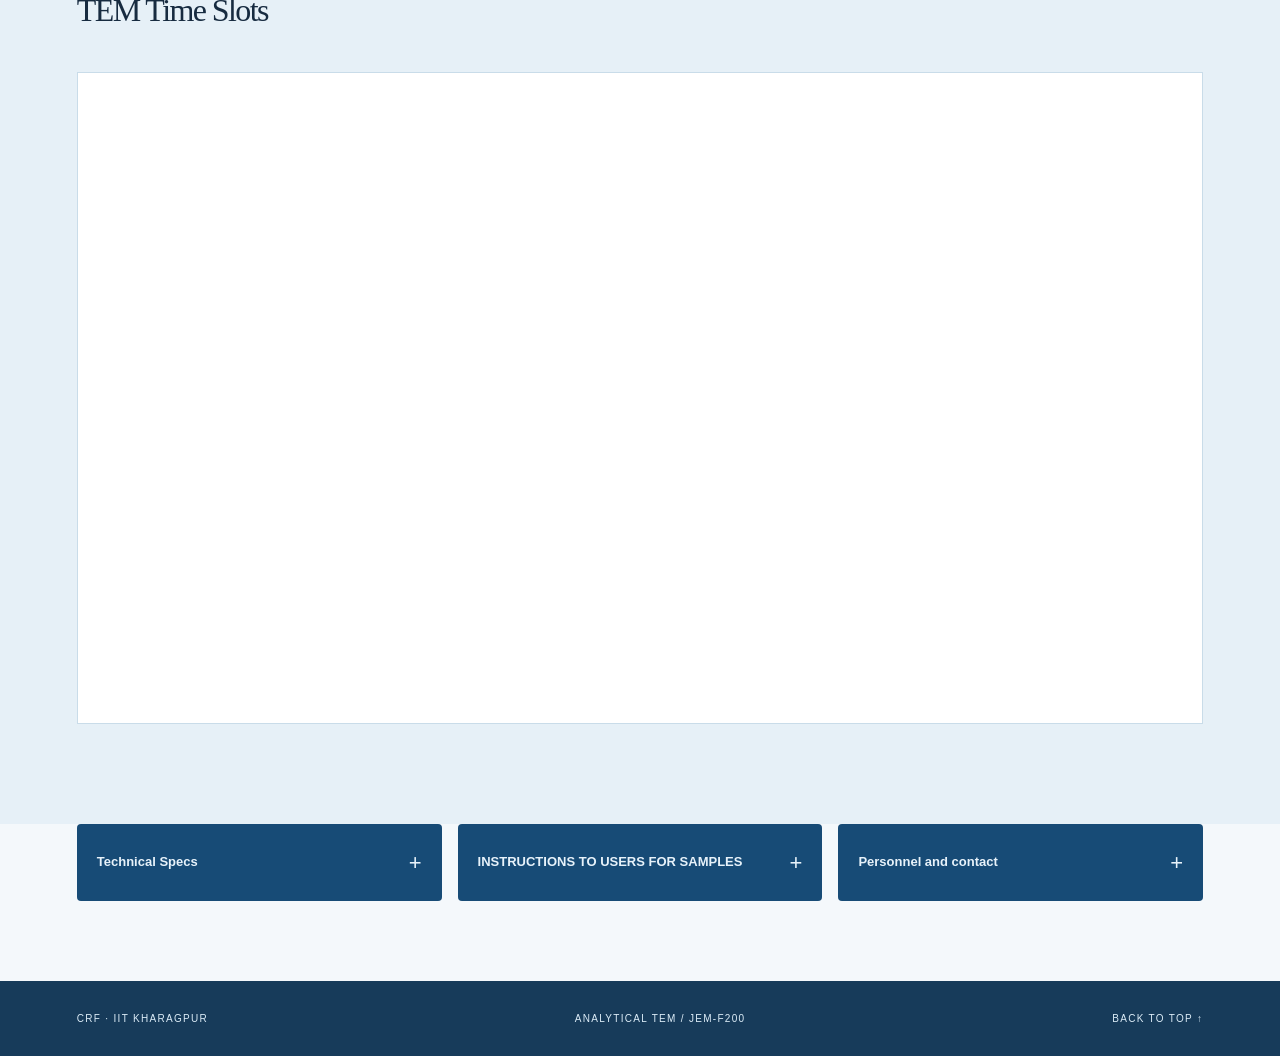
==== commit a6f161cb: "data-update" ====
--- a/index.html
+++ b/index.html
@@ -58,7 +58,13 @@
                 <p><strong>Sample from:</strong> Nilanjan Pradhan [<a href="https://molecularparasitol.wixsite.com/idi-lab">Prof. B. Mukherjee lab, SMST, IIT Kharagpur</a>]</p>
               </div>
             </article>
-            <article class="data-card" aria-label="Empty data card 3"><div class="data-card-image"></div><div class="data-card-details"></div></article>
+            <article class="data-card" aria-label="STEM-EDS composition map of a catalytic nanohybrid">
+              <div class="data-card-image"><img src="images/data-3.png" alt="STEM-EDS composition map of platinum nanoparticles on cobalt manganese oxide octahedra, with a 100 nanometre scale bar"></div>
+              <div class="data-card-details">
+                <p><strong>Sample details:</strong> STEM-EDS composition mapping of catalytic nanohybrid - <span class="pt-highlight">Pt nanoparticles</span> [in red] on Cobalt manganese oxide octahedra.</p>
+                <p><strong>Sample from:</strong> Dileshwari Sahu [<a href="https://ahinroy.github.io">Ahin Roy's lab, Materials Science Centre, IIT Kharagpur</a>]</p>
+              </div>
+            </article>
           </div>
         </div>
           <button type="button" id="carousel-next" class="carousel-arrow carousel-arrow-next" aria-label="Next image">&#8594;</button>
@@ -73,7 +79,7 @@
       </section>
       <section class="calendar-section section" aria-labelledby="calendar-heading">
         <p class="eyebrow">FACILITY SCHEDULE</p>
-        <h2 id="calendar-heading">Allotted TEM slots</h2>
+        <h2 id="calendar-heading">TEM Time Slots</h2>
         <div class="calendar-shell" id="calendar-container">
           <div class="calendar-placeholder"><p>The slot calendar will appear here once it is connected.</p></div>
         </div>
--- a/style.css
+++ b/style.css
@@ -1087,3 +1087,5 @@
 .carousel-stage .data-card { box-shadow: 0 12px 32px rgba(18, 48, 42, .18); }
 @media (max-width: 700px) { .data-section { grid-template-columns: 1fr; } }
 @media (prefers-reduced-motion: reduce) { .carousel-arrow { transition: none; } }
+
+.data-card .data-card-details .pt-highlight { color: #b00020; font-size: inherit; letter-spacing: normal; }
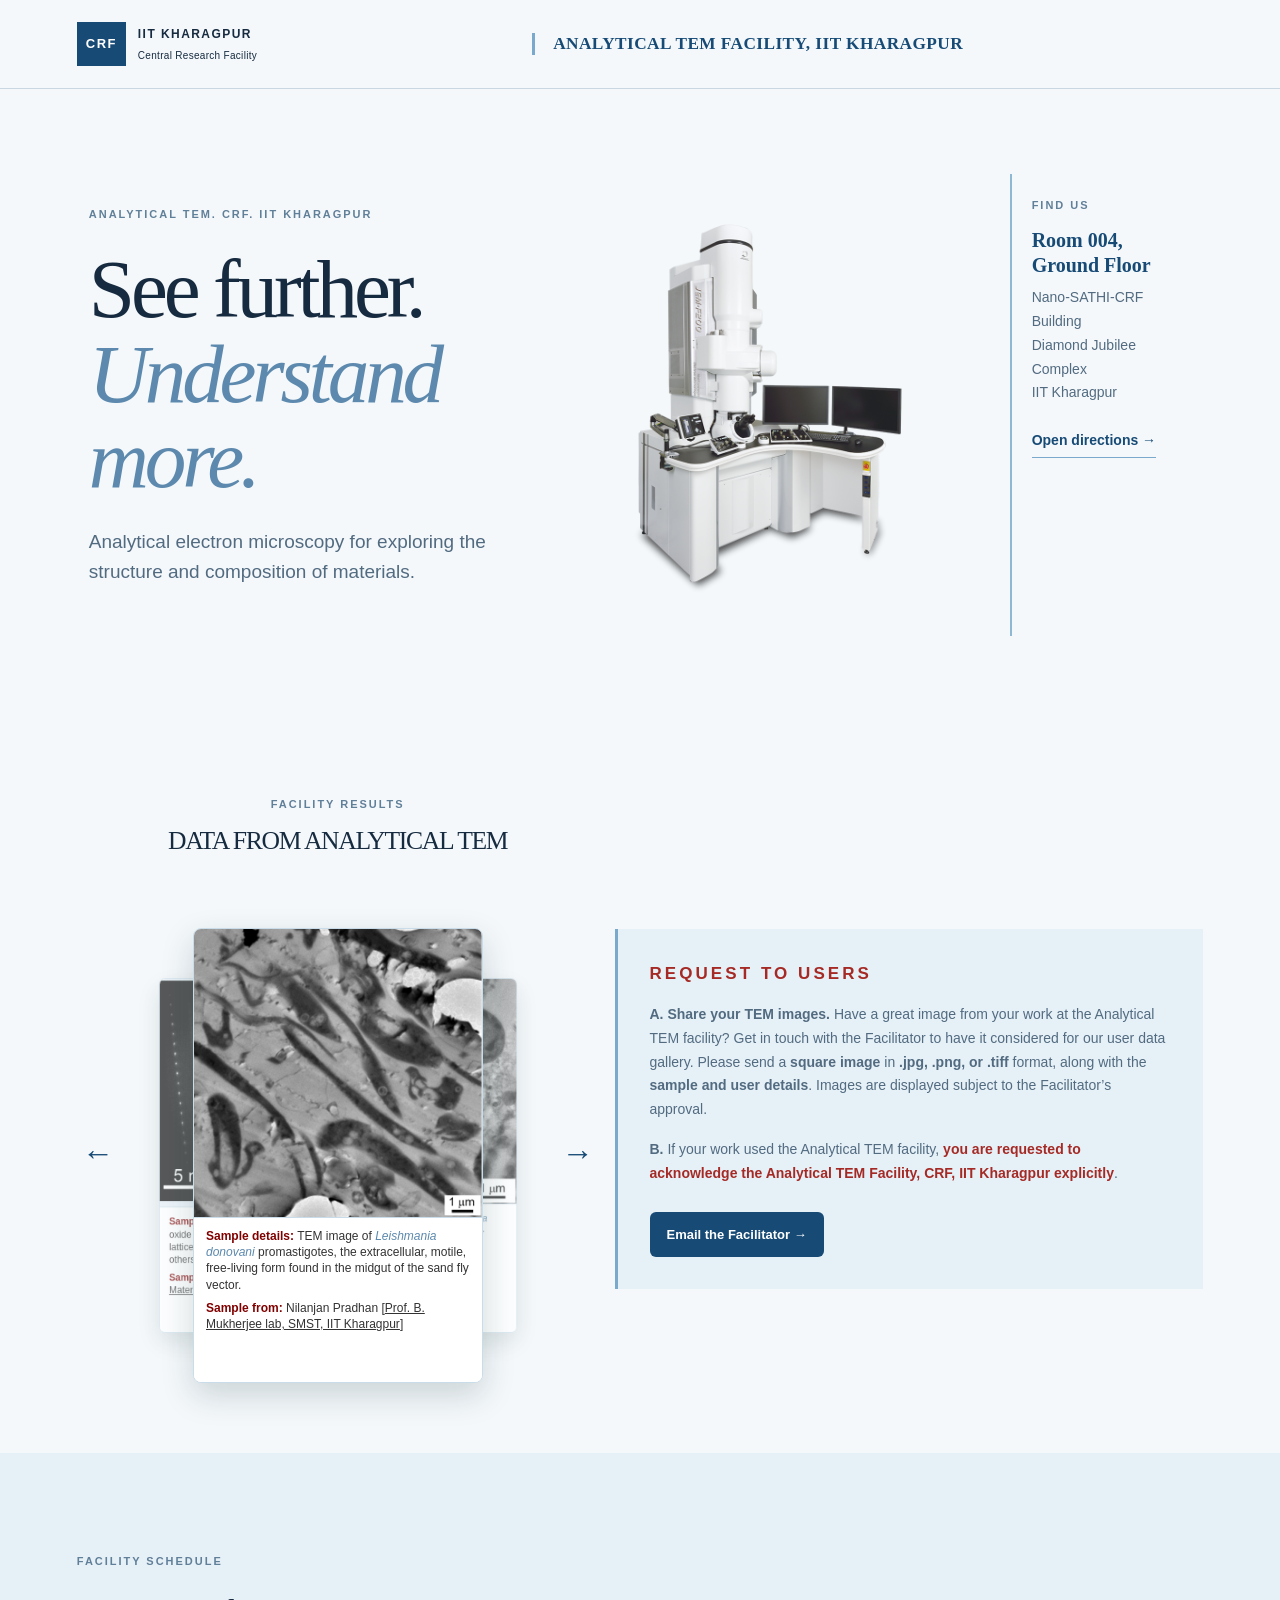
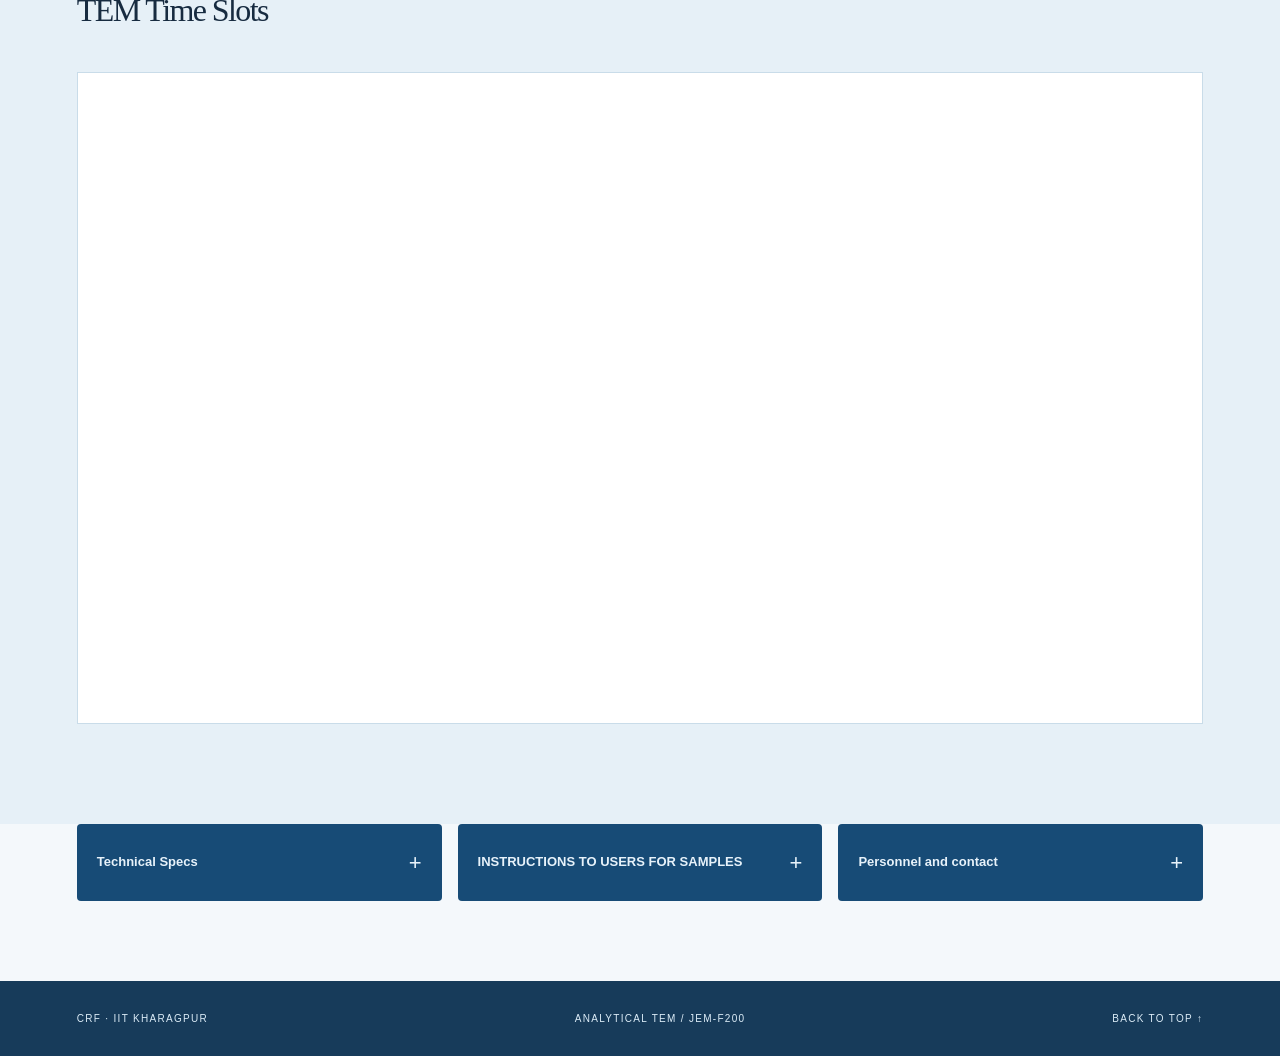
==== commit 5a6fd2be: "carousel_update" ====
--- a/index.html
+++ b/index.html
@@ -65,6 +65,13 @@
                 <p><strong>Sample from:</strong> Dileshwari Sahu [<a href="https://ahinroy.github.io">Ahin Roy's lab, Materials Science Centre, IIT Kharagpur</a>]</p>
               </div>
             </article>
+            <article class="data-card" aria-label="SAED pattern of barium manganese oxide">
+              <div class="data-card-image"><img src="images/data-4.png" alt="Annotated SAED pattern of barium manganese oxide showing two incommensurate lattices"></div>
+              <div class="data-card-details">
+                <p><strong>Sample details:</strong> SAED pattern from complex oxide Ba<sub>6</sub>Mn<sub>24</sub>O<sub>48</sub>. The two incommensurate lattices are denoted here, one with rings, the others plainly showing weak reflections.</p>
+                <p><strong>Sample from:</strong> Ajoy Dinda [<a href="https://ahinroy.github.io">Ahin Roy's lab, Materials Science Centre, IIT Kharagpur</a>]</p>
+              </div>
+            </article>
           </div>
         </div>
           <button type="button" id="carousel-next" class="carousel-arrow carousel-arrow-next" aria-label="Next image">&#8594;</button>
@@ -72,9 +79,9 @@
         </div>
         <aside class="bibliography-box col-md">
           <p class="eyebrow">REQUEST TO USERS</p>
-          <p>If your work used the Analytical TEM facility, <span class="acknowledgement-request">you are requested to acknowledge the Analytical TEM Facility, CRF, IIT Kharagpur explicitly</span>.</p>
-          <p>Attach your bibliography or include the citation in an email to the facilitator.</p>
-          <a class="bibliography-link btn" href="mailto:ahin.iitkgp@gmail.com?subject=Analytical%20TEM%20publication%20details">Email bibliography &rarr;</a>
+          <p><strong>A. Share your TEM images.</strong> Have a great image from your work at the Analytical TEM facility? Get in touch with the Facilitator to have it considered for our user data gallery. Please send a <strong>square image</strong> in <strong>.jpg, .png, or .tiff</strong> format, along with the <strong>sample and user details</strong>. Images are displayed subject to the Facilitator&#8217;s approval.</p>
+          <p><strong>B.</strong> If your work used the Analytical TEM facility, <span class="acknowledgement-request">you are requested to acknowledge the Analytical TEM Facility, CRF, IIT Kharagpur explicitly</span>.</p>
+          <a class="bibliography-link btn" href="mailto:ahin.iitkgp@gmail.com?subject=Analytical%20TEM%20publication%20details">Email the Facilitator &rarr;</a>
         </aside>
       </section>
       <section class="calendar-section section" aria-labelledby="calendar-heading">
